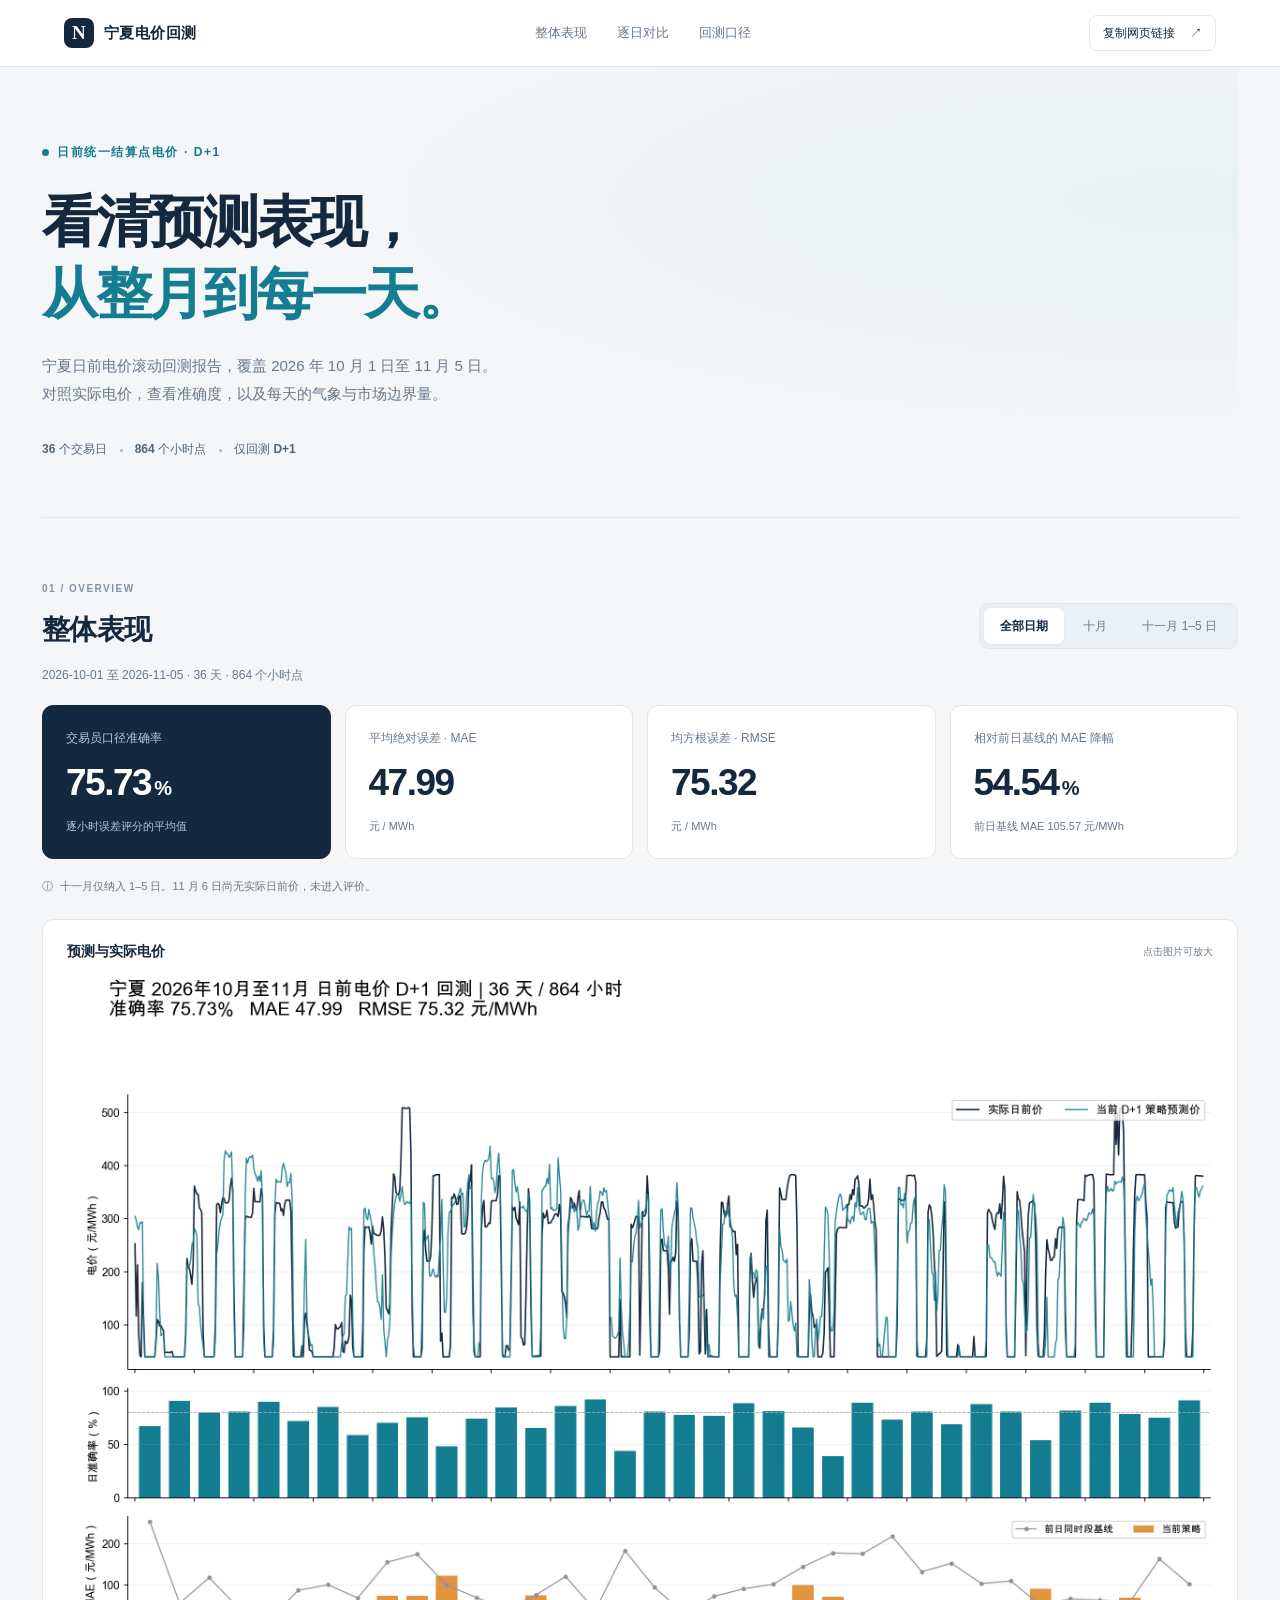
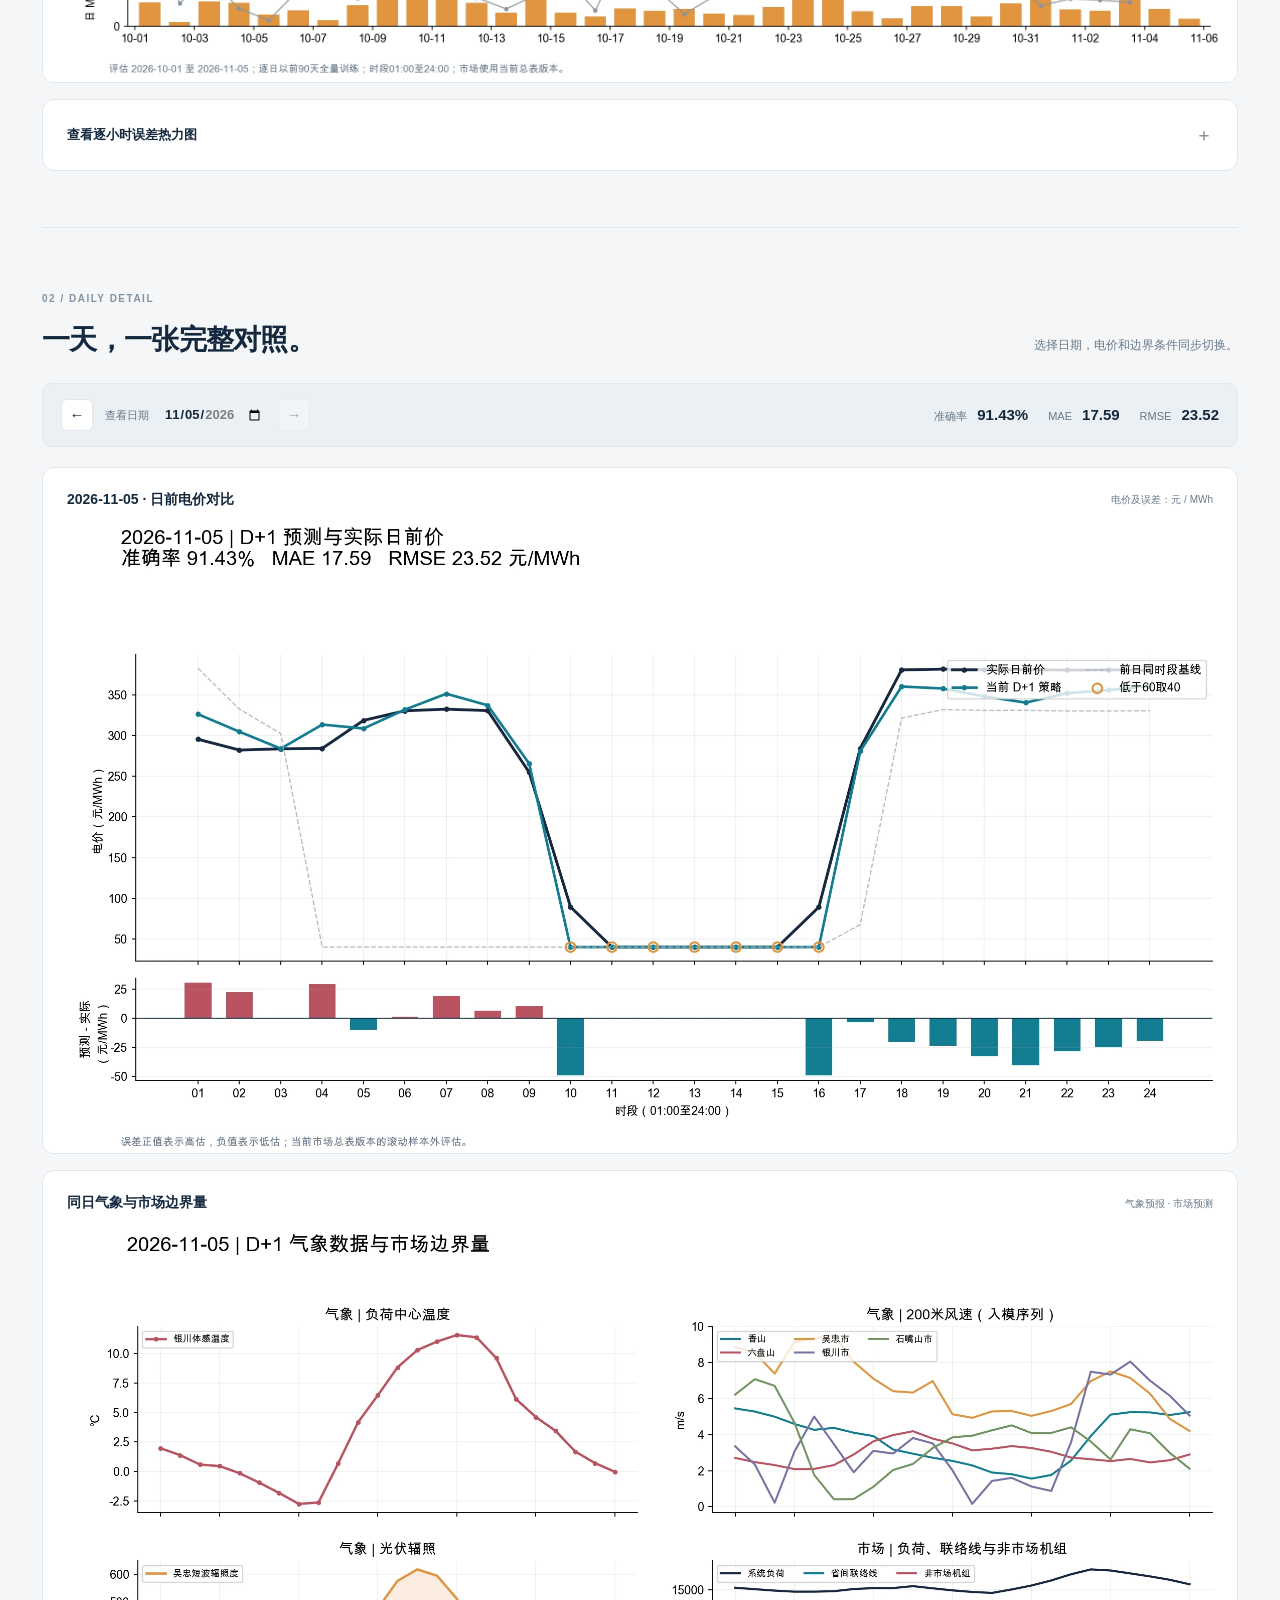
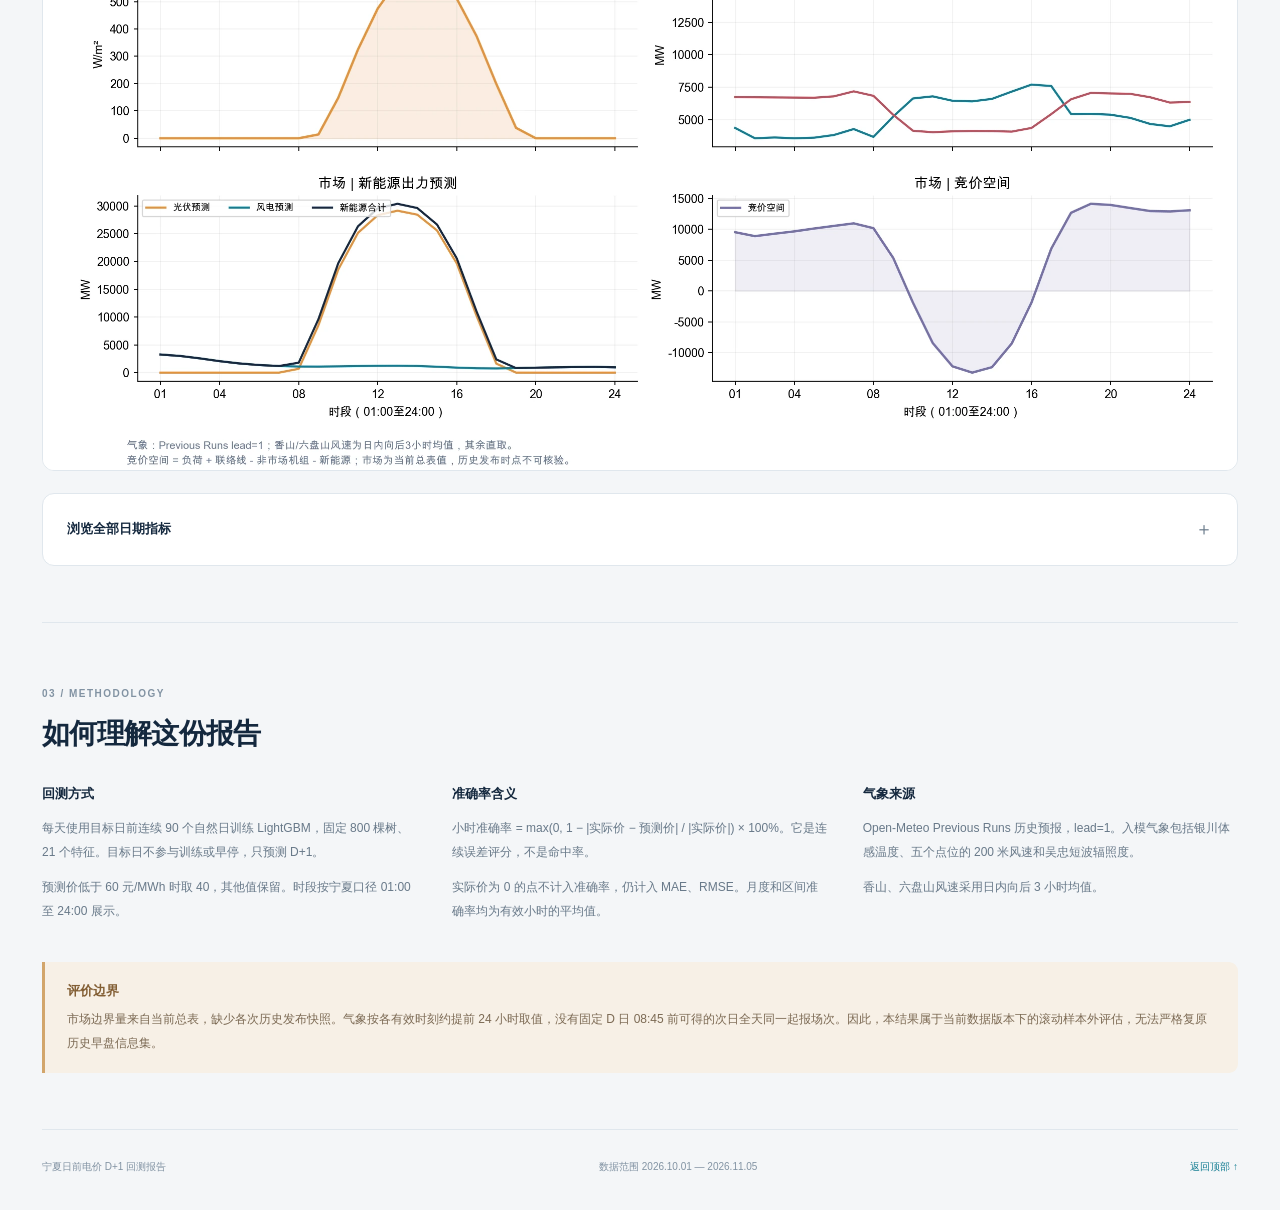
==== index.html @ ca9ff0ac "Publish Ningxia D+1 electricity price backtest report" ====
<!doctype html>
<html lang="zh-CN">
<head>
  <meta charset="utf-8">
  <meta name="viewport" content="width=device-width,initial-scale=1">
  <meta name="robots" content="noindex,nofollow">
  <meta name="description" content="宁夏日前电价 D+1 回测：2026年10月1日至11月5日，分月准确度、逐日电价对比、气象与市场边界量。">
  <meta name="theme-color" content="#14283e">
  <title>宁夏日前电价 D+1 回测报告</title>
  <link rel="stylesheet" href="style.css">
  <script src="app.js" defer></script>
</head>
<body>
  <header class="topbar"><a class="brand" href="#top"><span class="brand-mark">N</span> 宁夏电价回测</a><nav><a href="#overview">整体表现</a><a href="#daily">逐日对比</a><a href="#method">回测口径</a></nav><button class="share" id="share">复制网页链接 <span aria-hidden="true">↗</span></button></header>
  <main id="top">
    <section class="hero">
      <div class="eyebrow"><span class="status-dot"></span> 日前统一结算点电价 · D+1</div>
      <h1>看清预测表现，<br><span>从整月到每一天。</span></h1>
      <p class="intro">宁夏日前电价滚动回测报告，覆盖 2026 年 10 月 1 日至 11 月 5 日。<br class="desktop">对照实际电价，查看准确度，以及每天的气象与市场边界量。</p>
      <div class="hero-foot"><span>36 个交易日</span><span>864 个小时点</span><span>仅回测 D+1</span></div>
    </section>
    <section id="overview" class="section">
      <div class="section-heading"><div><span class="section-num">01 / OVERVIEW</span><h2>整体表现</h2></div><div class="scope-tabs" role="group" aria-label="选择统计范围"><button data-scope="all" aria-pressed="true">全部日期</button><button data-scope="2026-10" aria-pressed="false">十月</button><button data-scope="2026-11" aria-pressed="false">十一月 1–5 日</button></div></div>
      <p class="range-label" id="scope-range">正在加载报告…</p>
      <div class="metrics" aria-live="polite">
        <article class="metric primary"><div>交易员口径准确率</div><strong id="accuracy">—</strong><small>逐小时误差评分的平均值</small></article>
        <article class="metric"><div>平均绝对误差 · MAE</div><strong id="mae">—</strong><small>元 / MWh</small></article>
        <article class="metric"><div>均方根误差 · RMSE</div><strong id="rmse">—</strong><small>元 / MWh</small></article>
        <article class="metric"><div>相对前日基线的 MAE 降幅</div><strong id="gain">—</strong><small id="baseline">前日同时段价格作为基线</small></article>
      </div>
      <p class="coverage"><span aria-hidden="true">ⓘ</span> 十一月仅纳入 1–5 日。11 月 6 日尚无实际日前价，未进入评价。</p>
      <article class="chart-card"><div class="card-heading"><h3>预测与实际电价</h3><span>点击图片可放大</span></div><img id="overview-chart" class="zoomable" alt="区间预测与实际电价、每日准确率与MAE对比" data-zoom></article>
      <details class="chart-card heatmap"><summary>查看逐小时误差热力图 <span>＋</span></summary><img id="heatmap-chart" class="zoomable" alt="逐小时绝对误差与日准确率" data-zoom></details>
    </section>
    <section id="daily" class="section">
      <div class="section-heading"><div><span class="section-num">02 / DAILY DETAIL</span><h2>一天，一张完整对照。</h2></div><p class="section-note">选择日期，电价和边界条件同步切换。</p></div>
      <div class="day-toolbar"><div class="date-controls"><button id="previous" aria-label="前一天">←</button><label for="date">查看日期</label><input id="date" type="date" min="2026-10-01" max="2026-11-05"><button id="next" aria-label="后一天">→</button></div><div class="daily-stat" aria-live="polite"><span>准确率 <b id="day-accuracy">—</b></span><span>MAE <b id="day-mae">—</b></span><span>RMSE <b id="day-rmse">—</b></span></div></div>
      <article class="chart-card"><div class="card-heading"><h3><span id="day-title">—</span> · 日前电价对比</h3><span>电价及误差：元 / MWh</span></div><img id="day-price" class="zoomable" alt="所选日期的实际电价、D+1预测电价及逐时误差" data-zoom></article>
      <article class="chart-card"><div class="card-heading"><h3>同日气象与市场边界量</h3><span>气象预报 · 市场预测</span></div><img id="day-inputs" class="zoomable" alt="所选日期的温度、风速、辐照、系统负荷、新能源及竞价空间" data-zoom></article>
      <details class="table-card"><summary>浏览全部日期指标 <span>＋</span></summary><div class="table-scroll"><table><thead><tr><th>日期</th><th>准确率</th><th>MAE</th><th>RMSE</th><th>平均偏差</th><th>低价修正点数</th></tr></thead><tbody id="daily-table"></tbody></table></div><p class="table-note">点击日期即可切换图表。误差单位：元 / MWh；平均偏差为预测减实际。</p></details>
    </section>
    <section id="method" class="section method-section"><span class="section-num">03 / METHODOLOGY</span><h2>如何理解这份报告</h2><div class="method-grid"><article><h3>回测方式</h3><p>每天使用目标日前连续 90 个自然日训练 LightGBM，固定 800 棵树、21 个特征。目标日不参与训练或早停，只预测 D+1。</p><p>预测价低于 60 元/MWh 时取 40，其他值保留。时段按宁夏口径 01:00 至 24:00 展示。</p></article><article><h3>准确率含义</h3><p>小时准确率 = max(0, 1 − |实际价 − 预测价| / |实际价|) × 100%。它是连续误差评分，不是命中率。</p><p>实际价为 0 的点不计入准确率，仍计入 MAE、RMSE。月度和区间准确率均为有效小时的平均值。</p></article><article><h3>气象来源</h3><p>Open-Meteo Previous Runs 历史预报，lead=1。入模气象包括银川体感温度、五个点位的 200 米风速和吴忠短波辐照度。</p><p>香山、六盘山风速采用日内向后 3 小时均值。</p></article></div><div class="method-limit"><h3>评价边界</h3><p>市场边界量来自当前总表，缺少各次历史发布快照。气象按各有效时刻约提前 24 小时取值，没有固定 D 日 08:45 前可得的次日全天同一起报场次。因此，本结果属于当前数据版本下的滚动样本外评估，无法严格复原历史早盘信息集。</p></div></section>
  </main>
  <footer><span>宁夏日前电价 D+1 回测报告</span><span>数据范围 2026.10.01 — 2026.11.05</span><a href="#top">返回顶部 ↑</a></footer>
  <dialog id="zoom-dialog" aria-label="放大查看图表"><button id="close-zoom" aria-label="关闭放大图">关闭 ×</button><img id="zoom-image" alt="放大图表"></dialog>
  <div id="toast" role="status" aria-live="polite"></div>
</body></html>
---- style.css ----
:root{--ink:#14283e;--muted:#687989;--teal:#147d92;--paper:#f4f6f8;--line:#e0e7ed;--white:#fff}*{box-sizing:border-box}html{scroll-behavior:smooth;scroll-padding-top:95px}body{margin:0;background:var(--paper);color:var(--ink);font:15px/1.7 -apple-system,BlinkMacSystemFont,"Segoe UI","PingFang SC","Microsoft YaHei",sans-serif}button,input{font:inherit}button,a,input,summary{-webkit-tap-highlight-color:transparent}button{cursor:pointer}a{color:inherit;text-decoration:none}a:focus-visible,button:focus-visible,input:focus-visible,summary:focus-visible{outline:3px solid #e4a349;outline-offset:4px}.topbar{position:sticky;top:0;z-index:10;display:flex;align-items:center;justify-content:space-between;gap:24px;padding:15px max(5%,calc((100% - 1280px)/2));background:#ffffffed;border-bottom:1px solid var(--line);backdrop-filter:blur(14px)}.brand{display:flex;gap:10px;align-items:center;white-space:nowrap;font-weight:650;letter-spacing:.03em}.brand-mark{display:grid;place-items:center;width:30px;height:30px;background:var(--ink);color:white;border-radius:8px;font:700 19px Georgia,serif}.topbar nav{display:flex;gap:30px;font-size:13px;color:var(--muted)}.topbar nav a:hover{color:var(--teal)}button.share{border:1px solid var(--line);border-radius:8px;background:white;padding:7px 13px;font-size:12px;color:var(--ink);white-space:nowrap}button.share span{margin-left:12px}main{max-width:1280px;margin:auto;padding:0 42px}.hero{padding:75px 0 58px;border-bottom:1px solid var(--line);background:radial-gradient(ellipse at 95% 30%,#d7e8eb60,transparent 52%)}.eyebrow{font-size:12px;font-weight:600;letter-spacing:.13em;color:var(--teal);display:flex;align-items:center;gap:8px}.status-dot{width:7px;height:7px;border-radius:50%;background:var(--teal)}h1{font-size:clamp(37px,4.4vw,60px);line-height:1.28;font-weight:650;letter-spacing:-.04em;margin:23px 0 22px}h1 span{color:var(--teal)}.intro{color:var(--muted);line-height:1.9;margin:0;max-width:650px}.hero-foot{display:flex;gap:28px;margin-top:30px;font-size:12px;font-weight:550;color:#526679}.hero-foot span+span{position:relative}.hero-foot span+span:before{content:"";width:3px;height:3px;border-radius:50%;background:#aab7c3;position:absolute;left:-15px;top:10px}.section{padding:56px 0;border-bottom:1px solid var(--line)}.section-heading{display:flex;justify-content:space-between;align-items:flex-end;gap:20px;margin-bottom:16px}.section-num{font-size:10px;letter-spacing:.15em;font-weight:700;color:#8293a3}h2{font-size:28px;letter-spacing:-.025em;line-height:1.4;margin:10px 0 0;font-weight:650}.scope-tabs{display:flex;gap:3px;border:1px solid var(--line);padding:4px;background:#eaf0f3;border-radius:10px}.scope-tabs button{border:none;background:transparent;border-radius:7px;color:var(--muted);padding:8px 16px;font-size:12px;white-space:nowrap}.scope-tabs button[aria-pressed=true]{background:#fff;color:var(--ink);font-weight:650;box-shadow:0 1px 5px #14283e0b}.range-label{font-size:12px;color:var(--muted);margin:15px 0 20px}.metrics{display:grid;grid-template-columns:repeat(4,1fr);gap:14px}.metric{background:white;border:1px solid var(--line);border-radius:11px;padding:22px 23px;display:flex;flex-direction:column;gap:12px}.metric div{font-size:12px;color:var(--muted)}.metric strong{font-size:37px;line-height:1.2;font-weight:600;letter-spacing:-.04em;font-variant-numeric:tabular-nums}.metric strong .unit{font-size:20px;margin-left:3px}.metric small{font-size:11px;color:var(--muted)}.metric.primary{background:var(--ink);border-color:var(--ink);color:white}.metric.primary div,.metric.primary small{color:#bacbd7}.coverage{display:flex;align-items:flex-start;gap:7px;color:var(--muted);font-size:11px;margin:18px 0 23px}.chart-card{background:white;border:1px solid var(--line);border-radius:12px;overflow:hidden;margin:16px 0 0}.card-heading{display:flex;align-items:center;justify-content:space-between;gap:10px;padding:20px 24px 2px}.card-heading h3{font-size:14px;font-weight:650;margin:0}.card-heading>span{font-size:10px;color:var(--muted);white-space:nowrap}.chart-card>img{display:block;width:100%;height:auto;min-height:100px;cursor:zoom-in}.chart-card img:not([src]){display:none}summary{cursor:pointer;list-style:none;display:flex;justify-content:space-between;align-items:center;padding:20px 24px;font-size:13px;font-weight:600}summary::-webkit-details-marker{display:none}summary>span{font-size:18px;font-weight:400;color:var(--muted)}details[open]>summary>span{transform:rotate(45deg)}.section-note{margin:0 0 4px;font-size:12px;color:var(--muted)}.day-toolbar{display:flex;justify-content:space-between;align-items:center;gap:16px;margin:24px 0 20px;padding:15px 18px;background:#eaf0f3;border:1px solid var(--line);border-radius:10px}.date-controls{display:flex;align-items:center;gap:12px}.date-controls label{color:var(--muted);font-size:11px}.date-controls button{background:white;border:1px solid var(--line);width:32px;height:32px;border-radius:6px;color:var(--ink)}.date-controls button:disabled{opacity:.35;cursor:default}.date-controls input{color:var(--ink);background:transparent;border:none;max-width:145px;font-size:13px;font-weight:650;padding:3px}.daily-stat{display:flex;gap:20px;font-size:11px;color:var(--muted)}.daily-stat b{font-size:15px;color:var(--ink);font-weight:600;margin-left:7px;font-variant-numeric:tabular-nums}.table-card{background:white;border:1px solid var(--line);border-radius:12px;overflow:hidden;margin-top:22px}.table-scroll{overflow:auto;max-height:520px}table{border-collapse:collapse;width:100%;font-size:12px;font-variant-numeric:tabular-nums}td,th{padding:12px 24px;text-align:right;border-top:1px solid var(--line);white-space:nowrap}td:first-child,th:first-child{text-align:left}th{background:#f8fafb;color:var(--muted);font-weight:500;position:sticky;top:0}tbody tr:hover{background:#f4fafb}tbody tr.selected{background:#eaf6f8}td a{color:var(--teal);font-weight:550}.table-note{margin:0;padding:14px 24px;font-size:11px;color:var(--muted)}.method-grid{display:grid;grid-template-columns:repeat(3,1fr);gap:35px;margin-top:30px}.method-grid h3,.method-limit h3{font-size:13px;margin:0 0 12px}.method-grid p,.method-limit p{font-size:12px;color:var(--muted);line-height:1.95}.method-limit{border-left:3px solid #d2a56b;background:#f7f0e6;padding:18px 22px;margin-top:27px;border-radius:0 9px 9px 0}.method-limit h3{margin:0;color:#835f35}.method-limit p{margin:6px 0 0;color:#7c6a54}footer{display:flex;justify-content:space-between;gap:15px;max-width:1280px;margin:auto;padding:28px 42px 35px;color:#8293a3;font-size:10px}footer a{color:var(--teal)}dialog{border:none;background:white;border-radius:10px;padding:48px 8px 8px;width:min(1500px,97vw);max-width:97vw;max-height:95vh;overflow:auto;box-shadow:0 15px 100px #0006}dialog::backdrop{background:#102338bd;backdrop-filter:blur(4px)}dialog img{display:block;width:100%;height:auto}#close-zoom{position:absolute;top:10px;right:12px;border:none;border-radius:5px;padding:6px 12px;background:#eaf0f3;color:var(--ink);font-size:12px}#toast{position:fixed;bottom:30px;left:50%;transform:translate(-50%,15px);opacity:0;transition:.2s;pointer-events:none;background:var(--ink);color:white;padding:10px 18px;border-radius:8px;font-size:12px;z-index:30;white-space:nowrap}#toast.visible{transform:translate(-50%,0);opacity:1}.fatal{padding:30px;color:#ba5260}@media(min-width:1500px){.hero{padding-top:85px}}@media(max-width:900px){main{padding:0 25px}.topbar{padding:13px 25px}.topbar nav{gap:18px}.metric{padding:18px}.metric strong{font-size:32px}.section-heading{align-items:flex-start;flex-direction:column}.scope-tabs{margin-top:7px}.day-toolbar{flex-direction:column;align-items:flex-start}.method-grid{gap:20px}.daily-stat{width:100%;justify-content:space-between}footer{padding:25px}}@media(max-width:560px){main{padding:0 17px}.topbar{padding:12px 17px;gap:12px}.topbar nav{display:none}.brand{font-size:12px}.brand-mark{width:27px;height:27px}.share{font-size:10px!important;padding:6px 9px!important}.hero{padding:47px 0 35px}h1{font-size:38px;margin-top:20px}.intro{font-size:13px}.desktop{display:none}.hero-foot{gap:24px;font-size:10px;margin-top:23px}.hero-foot span+span:before{left:-13px;top:8px}.section{padding:35px 0}h2{font-size:24px}.metrics{grid-template-columns:repeat(2,1fr);gap:10px}.metric{padding:17px 14px;gap:10px}.metric div{font-size:10px}.metric strong{font-size:31px}.metric small{font-size:9px}.scope-tabs{width:100%}.scope-tabs button{flex:1;padding:8px 9px;font-size:11px}.card-heading{padding:15px 14px 0}.card-heading h3{font-size:12px}.card-heading>span{font-size:9px}.chart-card{border-radius:9px}summary{padding:16px 15px;font-size:12px}.day-toolbar{padding:12px;gap:13px}.date-controls{gap:10px;width:100%;justify-content:space-between}.date-controls label{display:none}.date-controls input{font-size:14px;max-width:160px}.daily-stat{gap:10px;font-size:10px}.daily-stat b{font-size:13px;margin-left:5px}.section-note{font-size:11px}.method-grid{grid-template-columns:1fr;gap:12px;margin-top:23px}.method-grid article{padding-bottom:10px;border-bottom:1px solid var(--line)}.method-grid p{margin:8px 0}.method-limit{padding:16px}.coverage{font-size:10px}td,th{padding:10px 14px}.table-note{font-size:10px;padding:12px 14px}footer{font-size:9px;padding:23px 17px;flex-wrap:wrap}footer span:first-child{width:100%}.table-scroll{max-height:380px}}@media(prefers-reduced-motion:reduce){html{scroll-behavior:auto}*{transition:none!important}}
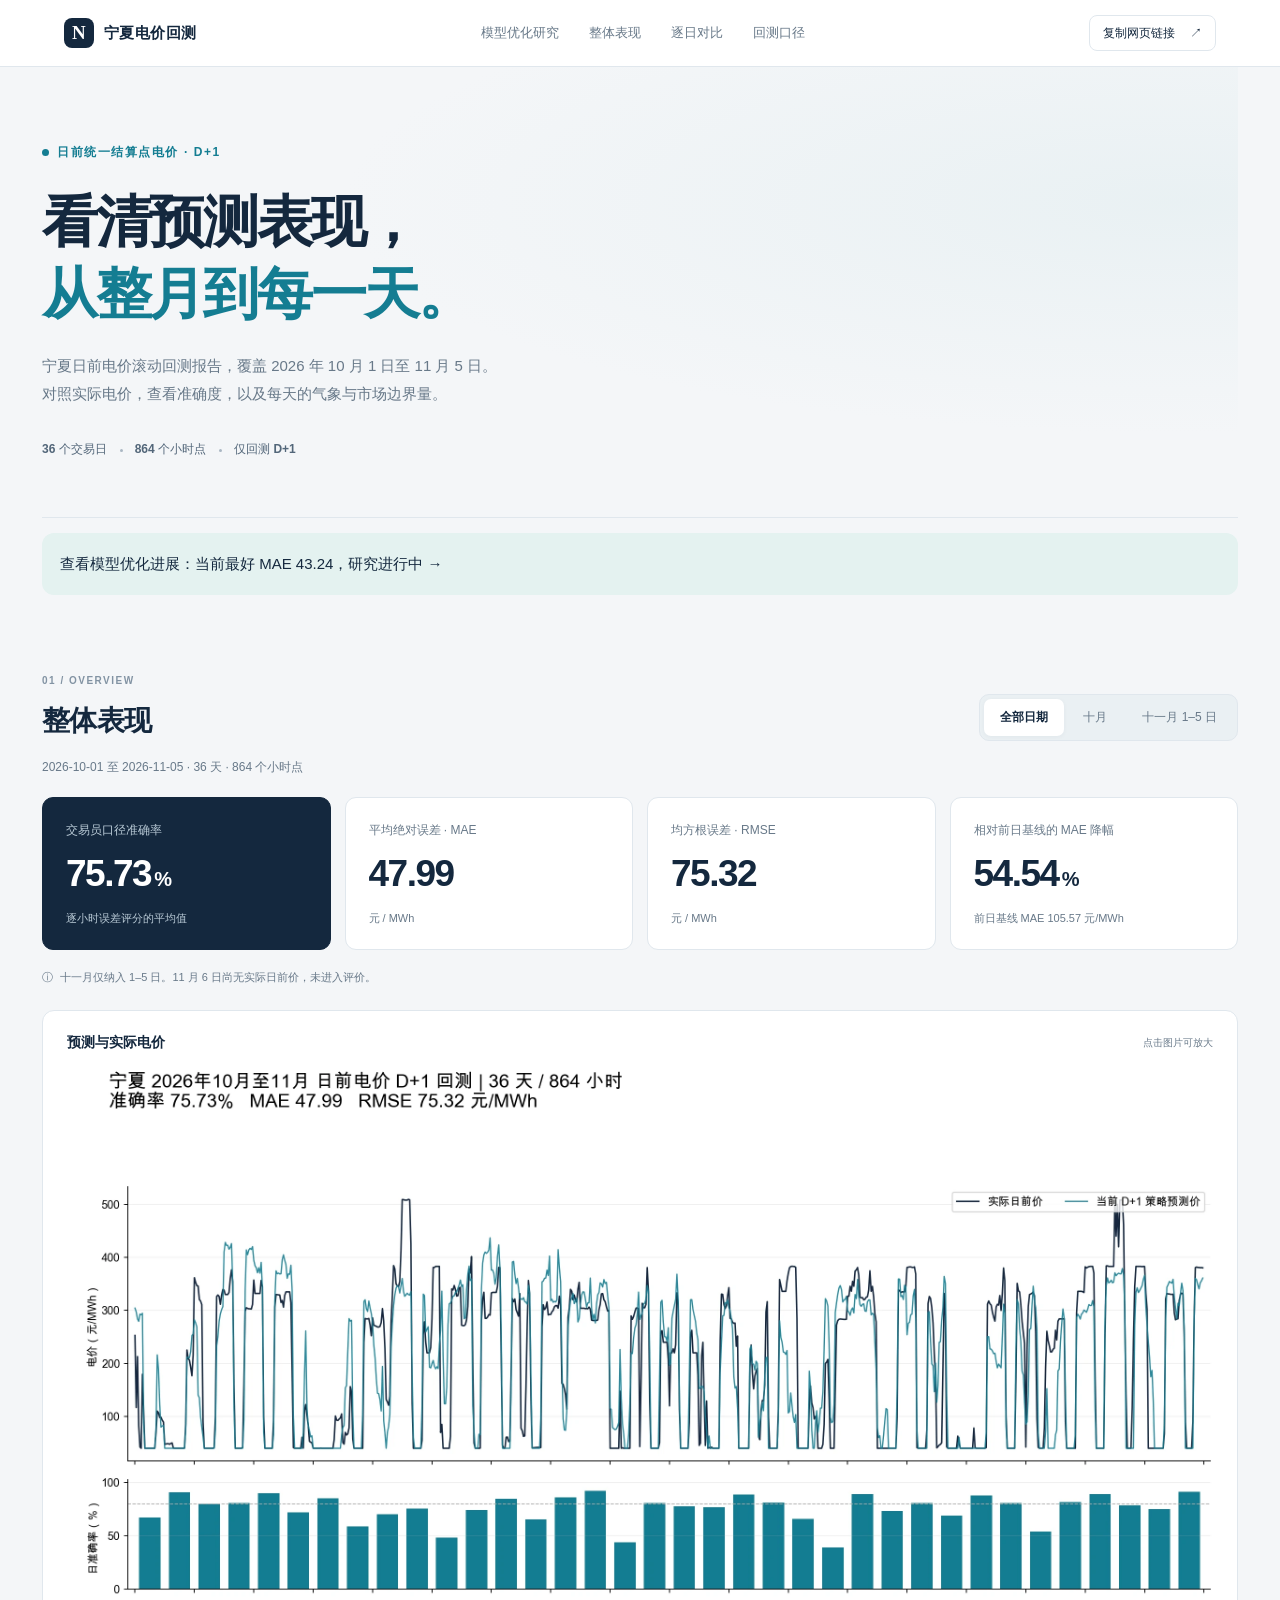
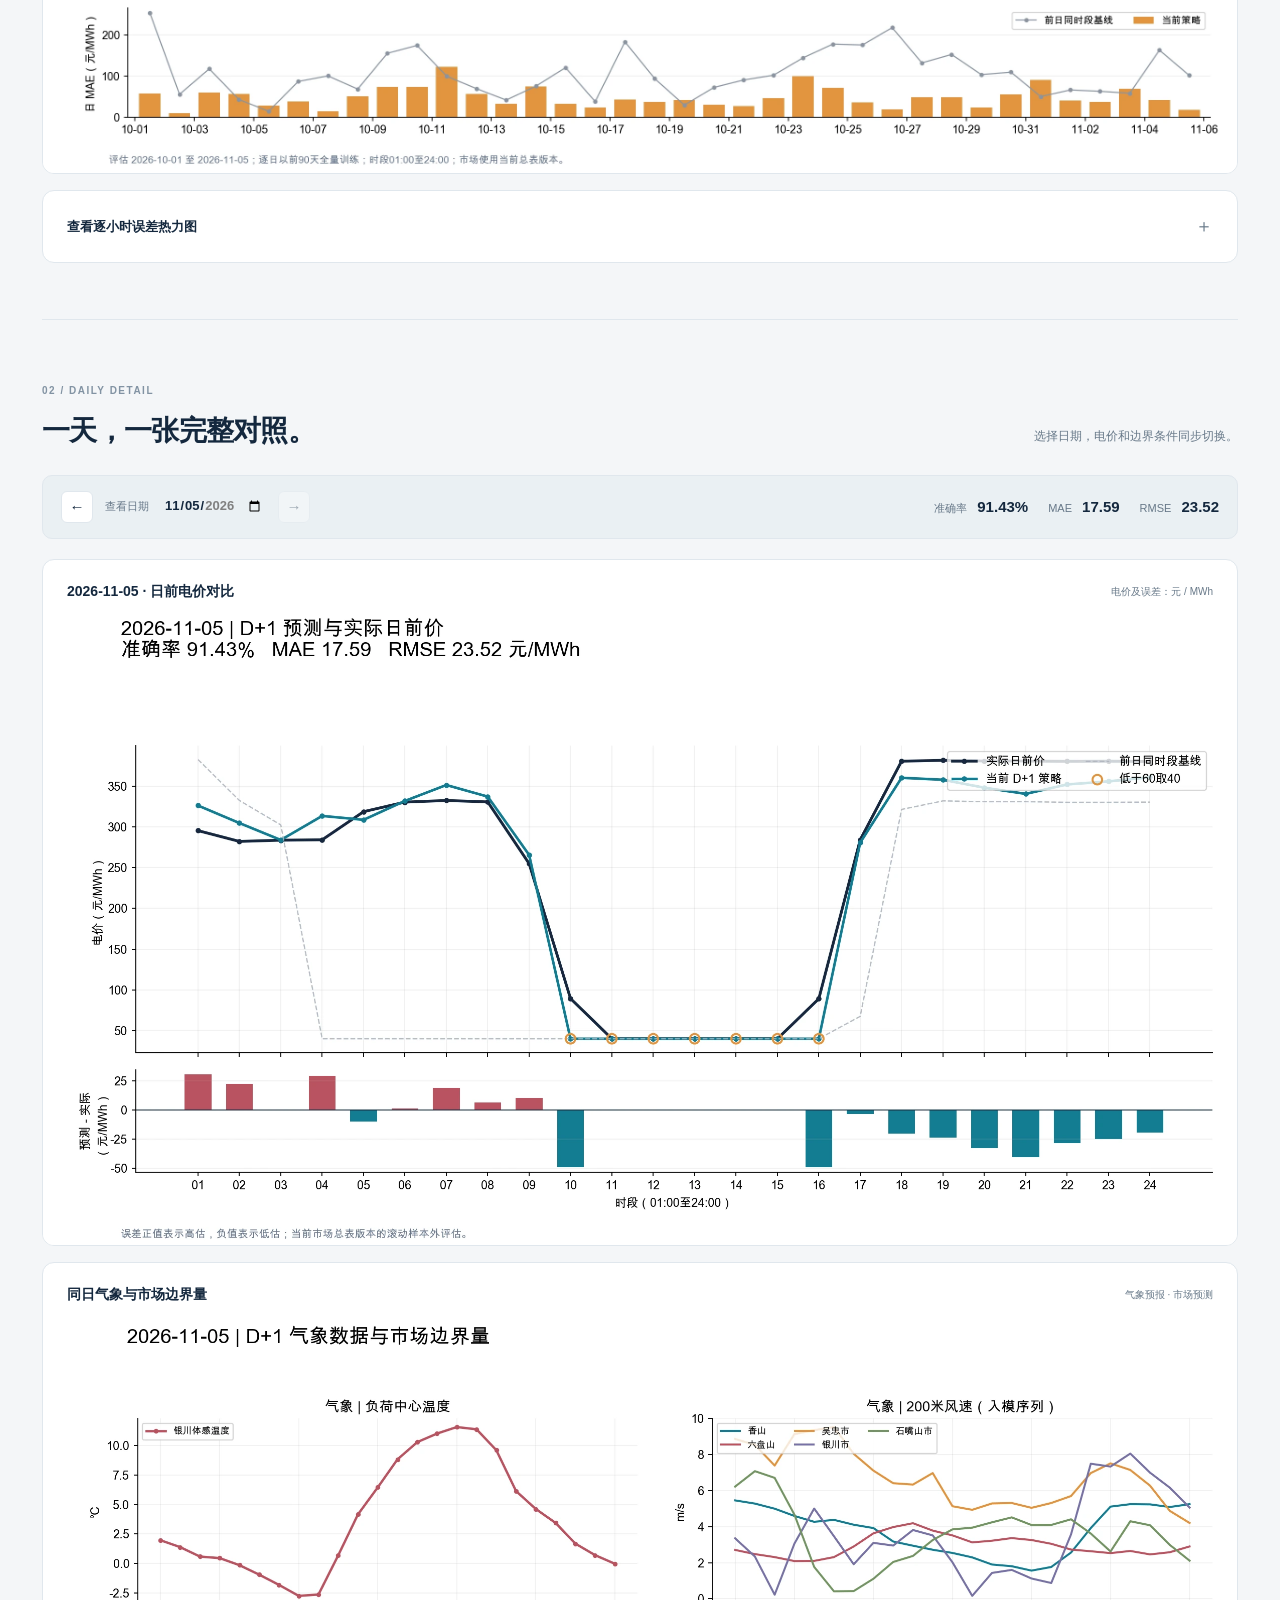
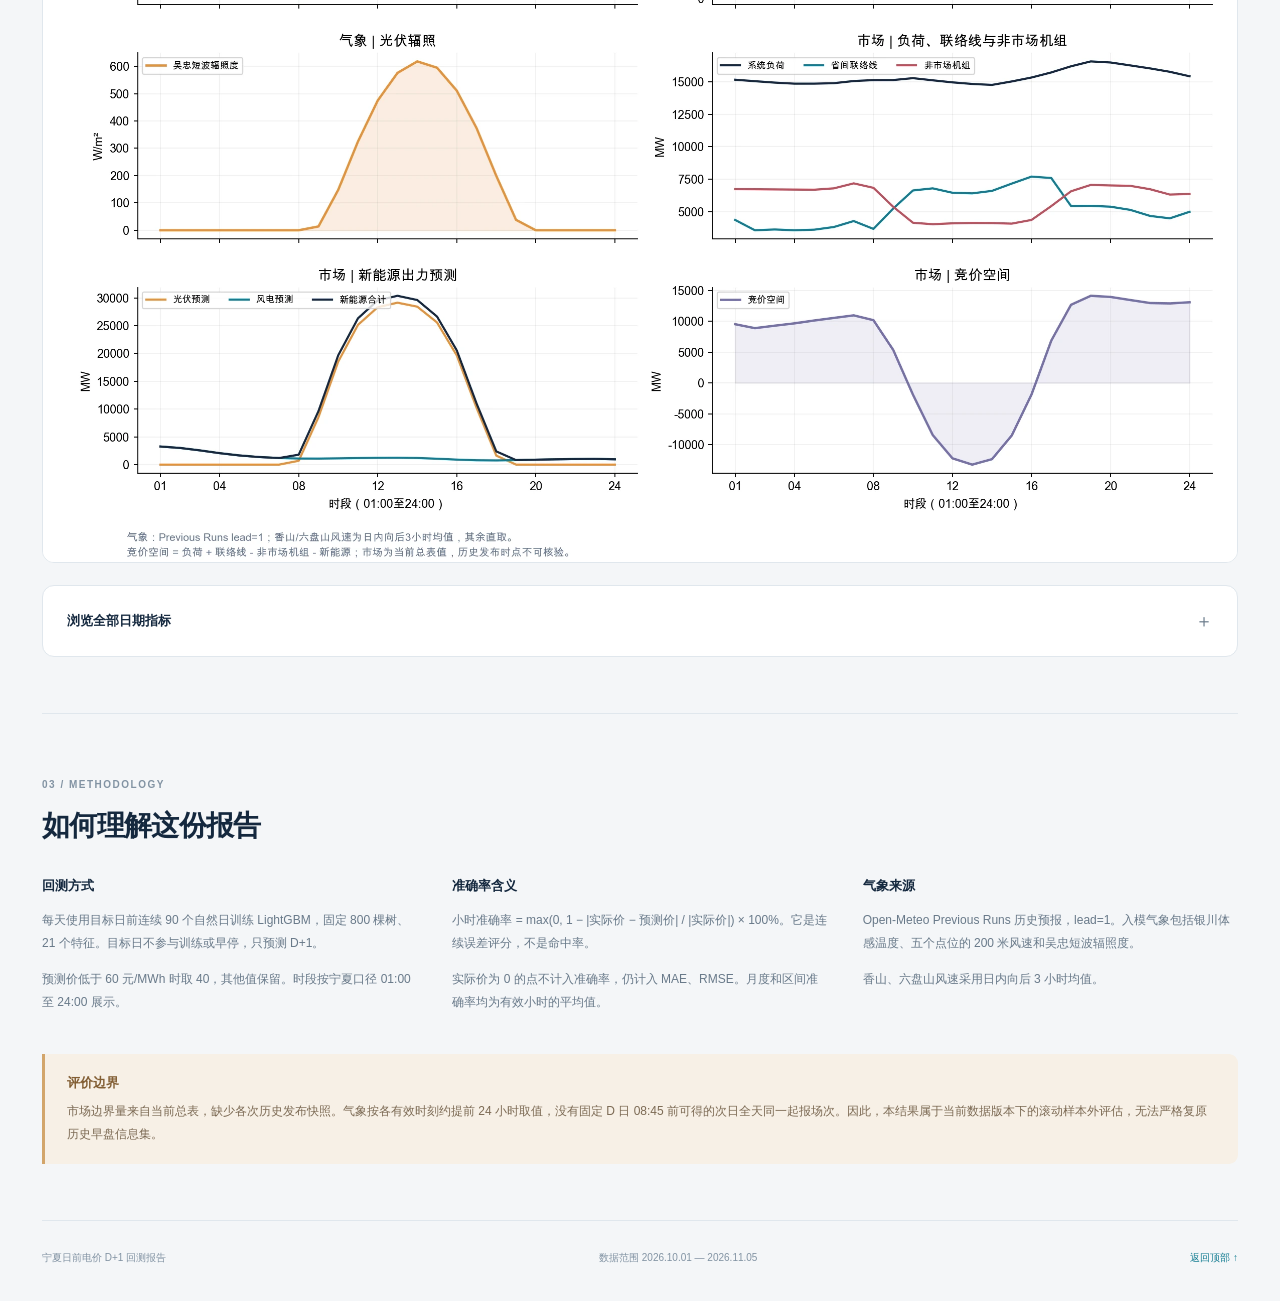
==== commit 1b514735: "Add ongoing D+1 optimization research report" ====
--- a/index.html
+++ b/index.html
@@ -11,7 +11,7 @@
   <script src="app.js" defer></script>
 </head>
 <body>
-  <header class="topbar"><a class="brand" href="#top"><span class="brand-mark">N</span> 宁夏电价回测</a><nav><a href="#overview">整体表现</a><a href="#daily">逐日对比</a><a href="#method">回测口径</a></nav><button class="share" id="share">复制网页链接 <span aria-hidden="true">↗</span></button></header>
+  <header class="topbar"><a class="brand" href="#top"><span class="brand-mark">N</span> 宁夏电价回测</a><nav><a href="optimization/">模型优化研究</a><a href="#overview">整体表现</a><a href="#daily">逐日对比</a><a href="#method">回测口径</a></nav><button class="share" id="share">复制网页链接 <span aria-hidden="true">↗</span></button></header>
   <main id="top">
     <section class="hero">
       <div class="eyebrow"><span class="status-dot"></span> 日前统一结算点电价 · D+1</div>
@@ -19,6 +19,7 @@
       <p class="intro">宁夏日前电价滚动回测报告，覆盖 2026 年 10 月 1 日至 11 月 5 日。<br class="desktop">对照实际电价，查看准确度，以及每天的气象与市场边界量。</p>
       <div class="hero-foot"><span>36 个交易日</span><span>864 个小时点</span><span>仅回测 D+1</span></div>
     </section>
+    <p style="padding:18px;background:#e4f2f0;border-radius:12px"><a href="optimization/">查看模型优化进展：当前最好 MAE 43.24，研究进行中 →</a></p>
     <section id="overview" class="section">
       <div class="section-heading"><div><span class="section-num">01 / OVERVIEW</span><h2>整体表现</h2></div><div class="scope-tabs" role="group" aria-label="选择统计范围"><button data-scope="all" aria-pressed="true">全部日期</button><button data-scope="2026-10" aria-pressed="false">十月</button><button data-scope="2026-11" aria-pressed="false">十一月 1–5 日</button></div></div>
       <p class="range-label" id="scope-range">正在加载报告…</p>
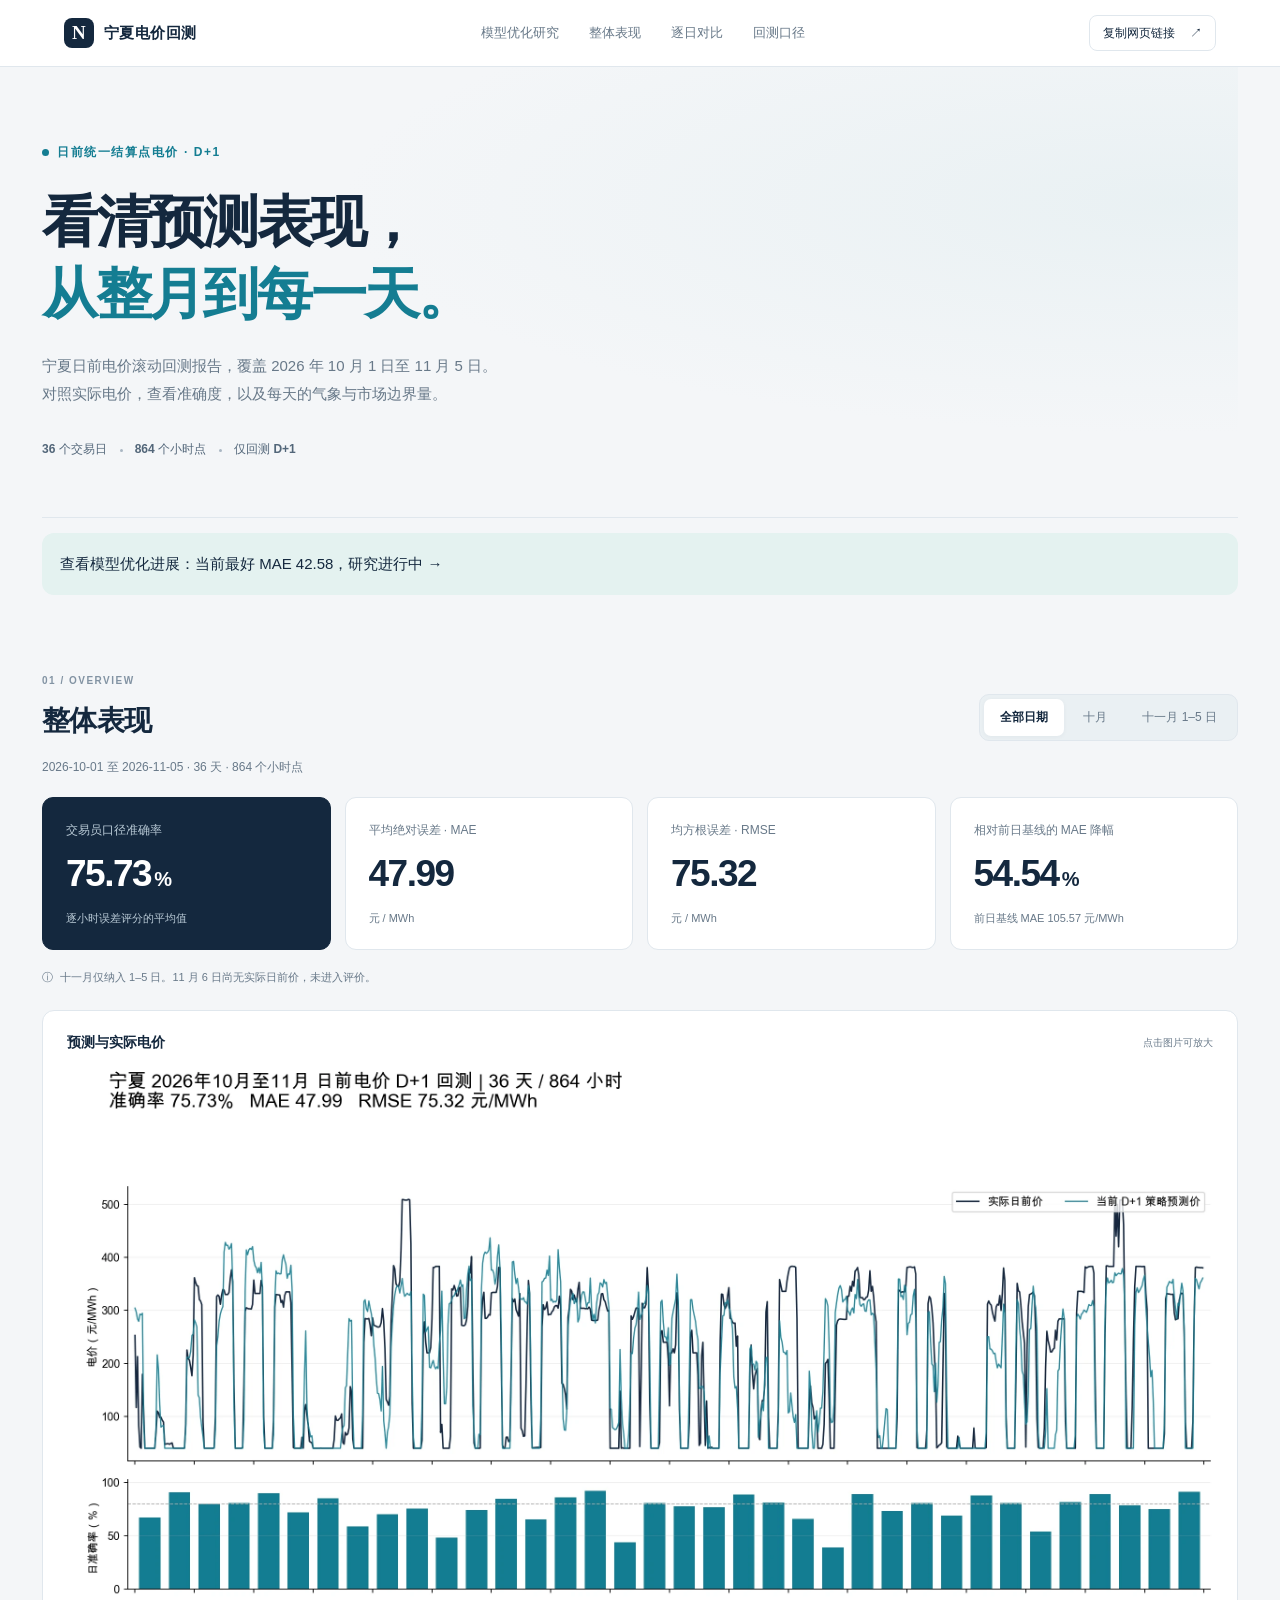
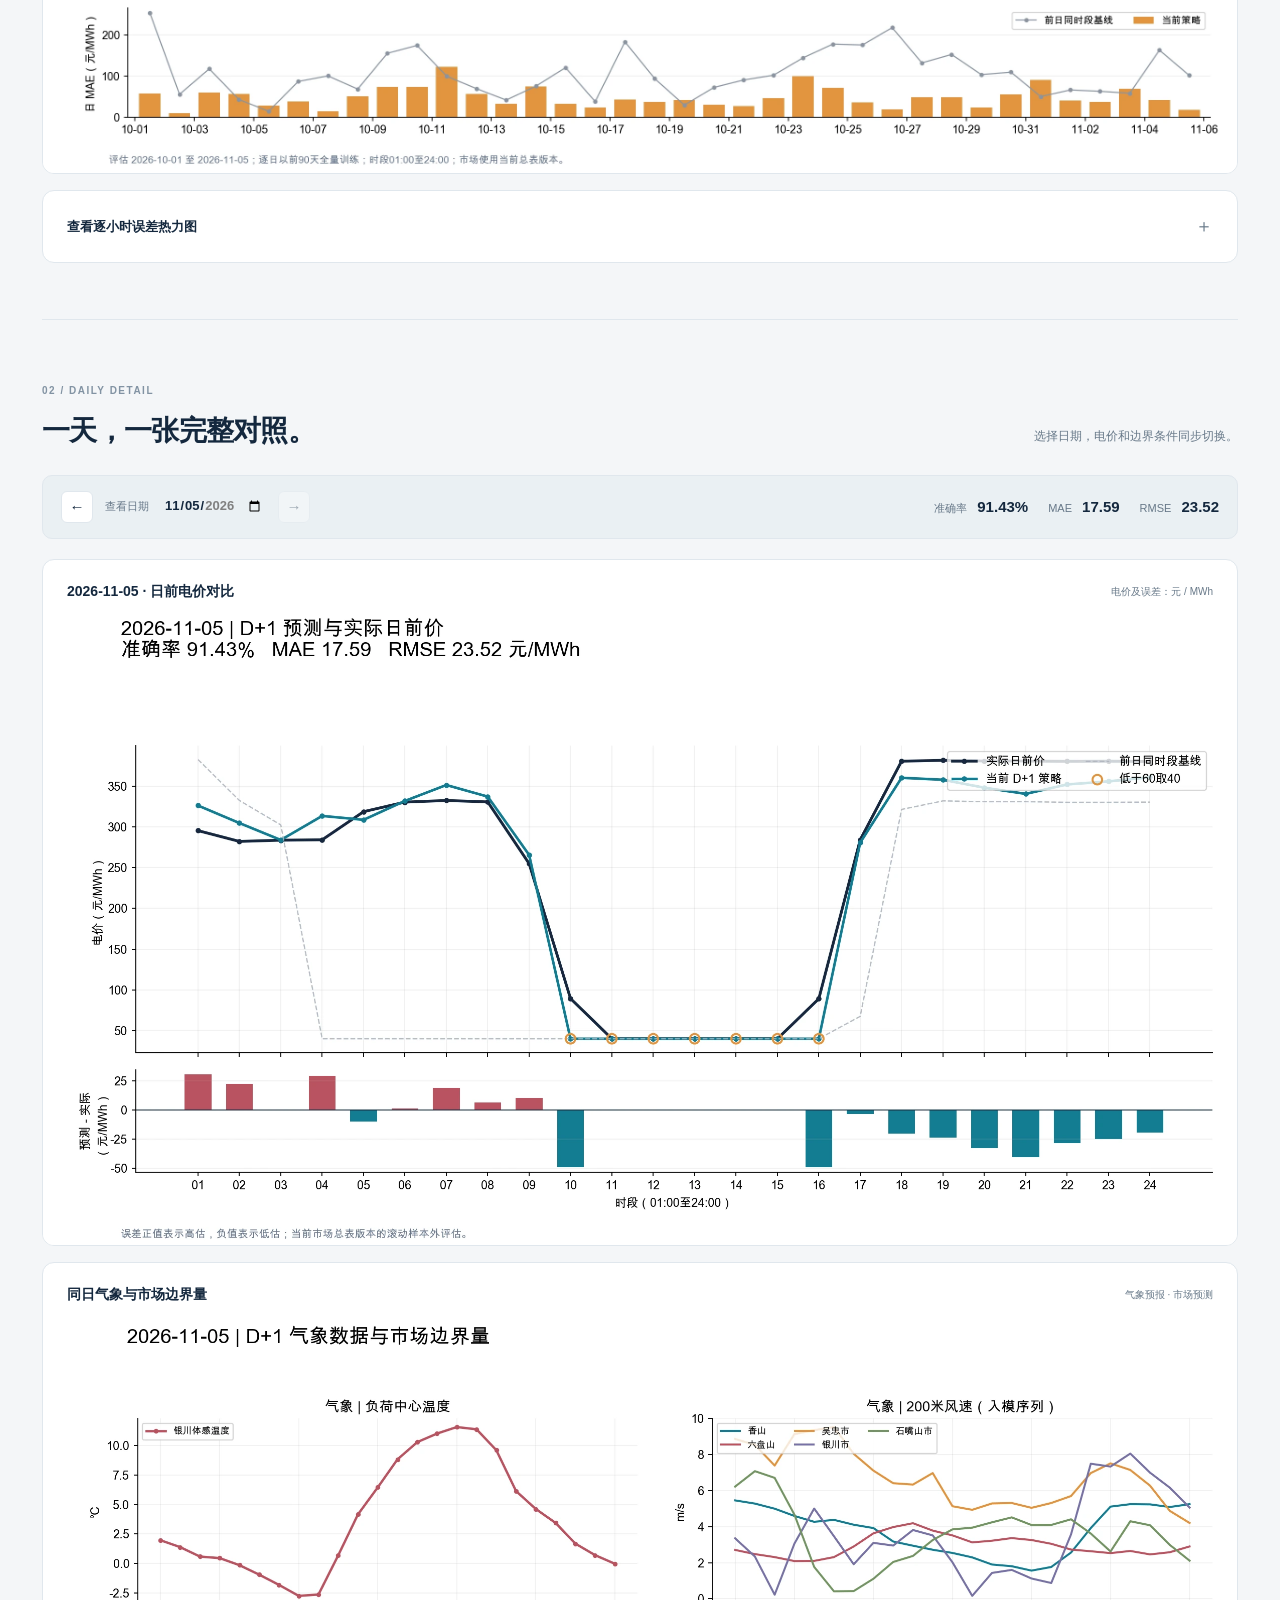
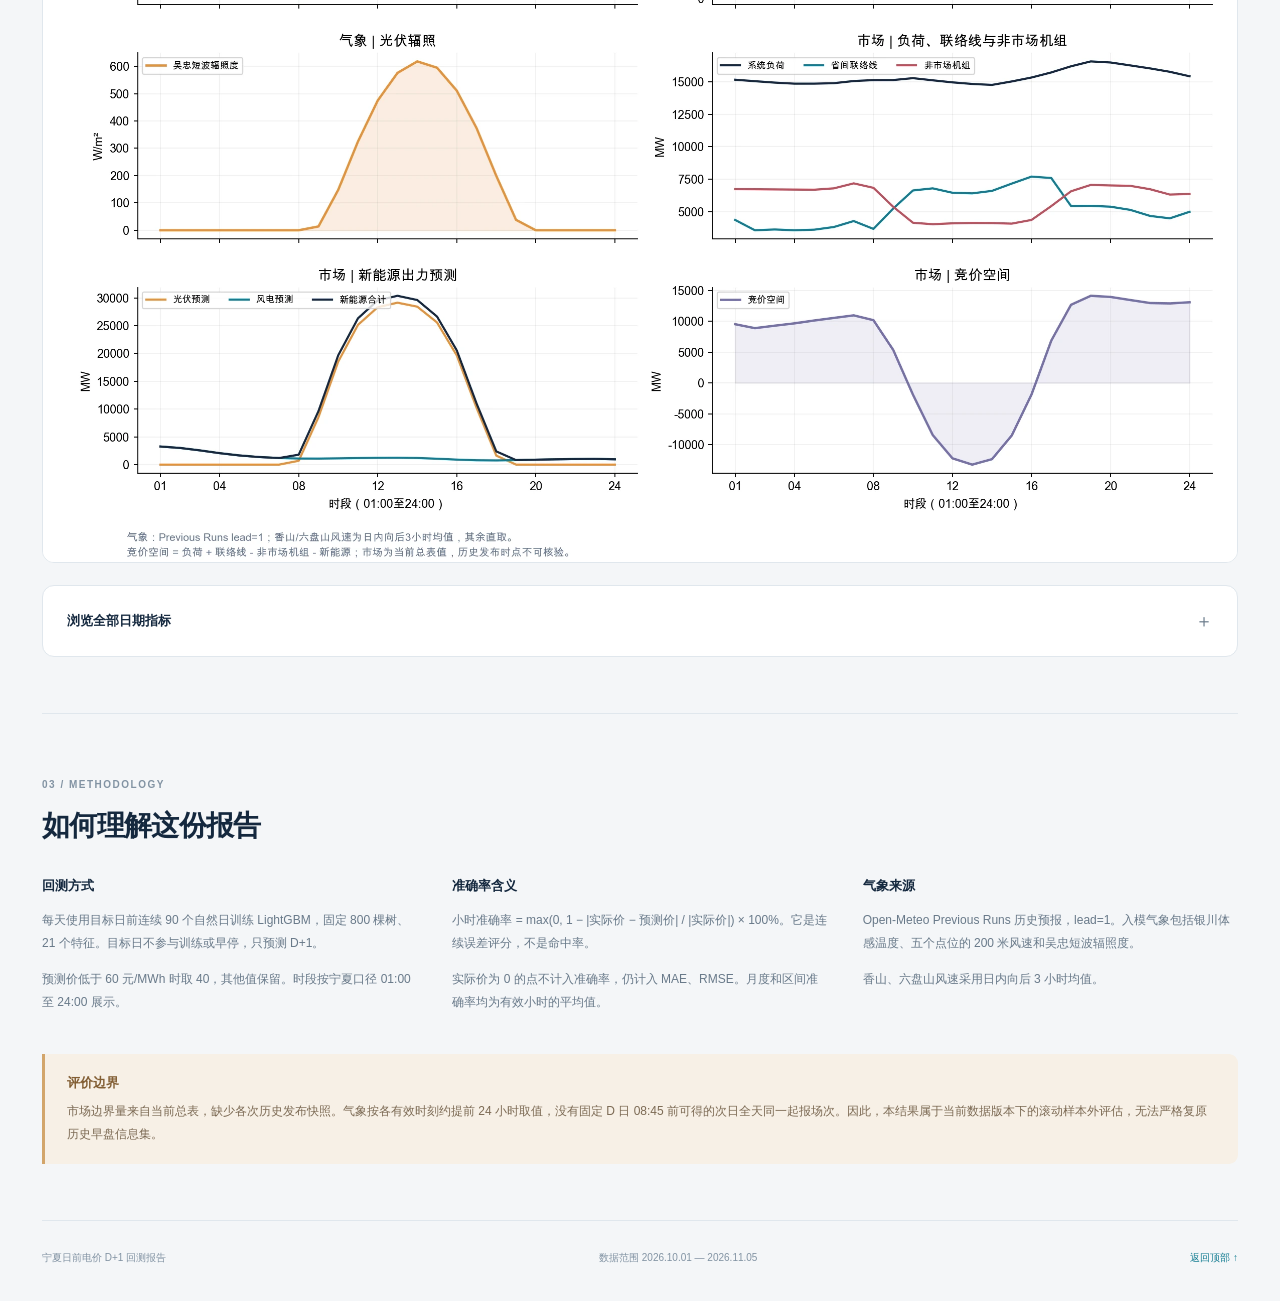
==== commit f9c15acb: "Update D+1 research report with shared CDF calibration" ====
--- a/index.html
+++ b/index.html
@@ -19,7 +19,7 @@
       <p class="intro">宁夏日前电价滚动回测报告，覆盖 2026 年 10 月 1 日至 11 月 5 日。<br class="desktop">对照实际电价，查看准确度，以及每天的气象与市场边界量。</p>
       <div class="hero-foot"><span>36 个交易日</span><span>864 个小时点</span><span>仅回测 D+1</span></div>
     </section>
-    <p style="padding:18px;background:#e4f2f0;border-radius:12px"><a href="optimization/">查看模型优化进展：当前最好 MAE 43.24，研究进行中 →</a></p>
+    <p style="padding:18px;background:#e4f2f0;border-radius:12px"><a href="optimization/">查看模型优化进展：当前最好 MAE 42.58，研究进行中 →</a></p>
     <section id="overview" class="section">
       <div class="section-heading"><div><span class="section-num">01 / OVERVIEW</span><h2>整体表现</h2></div><div class="scope-tabs" role="group" aria-label="选择统计范围"><button data-scope="all" aria-pressed="true">全部日期</button><button data-scope="2026-10" aria-pressed="false">十月</button><button data-scope="2026-11" aria-pressed="false">十一月 1–5 日</button></div></div>
       <p class="range-label" id="scope-range">正在加载报告…</p>
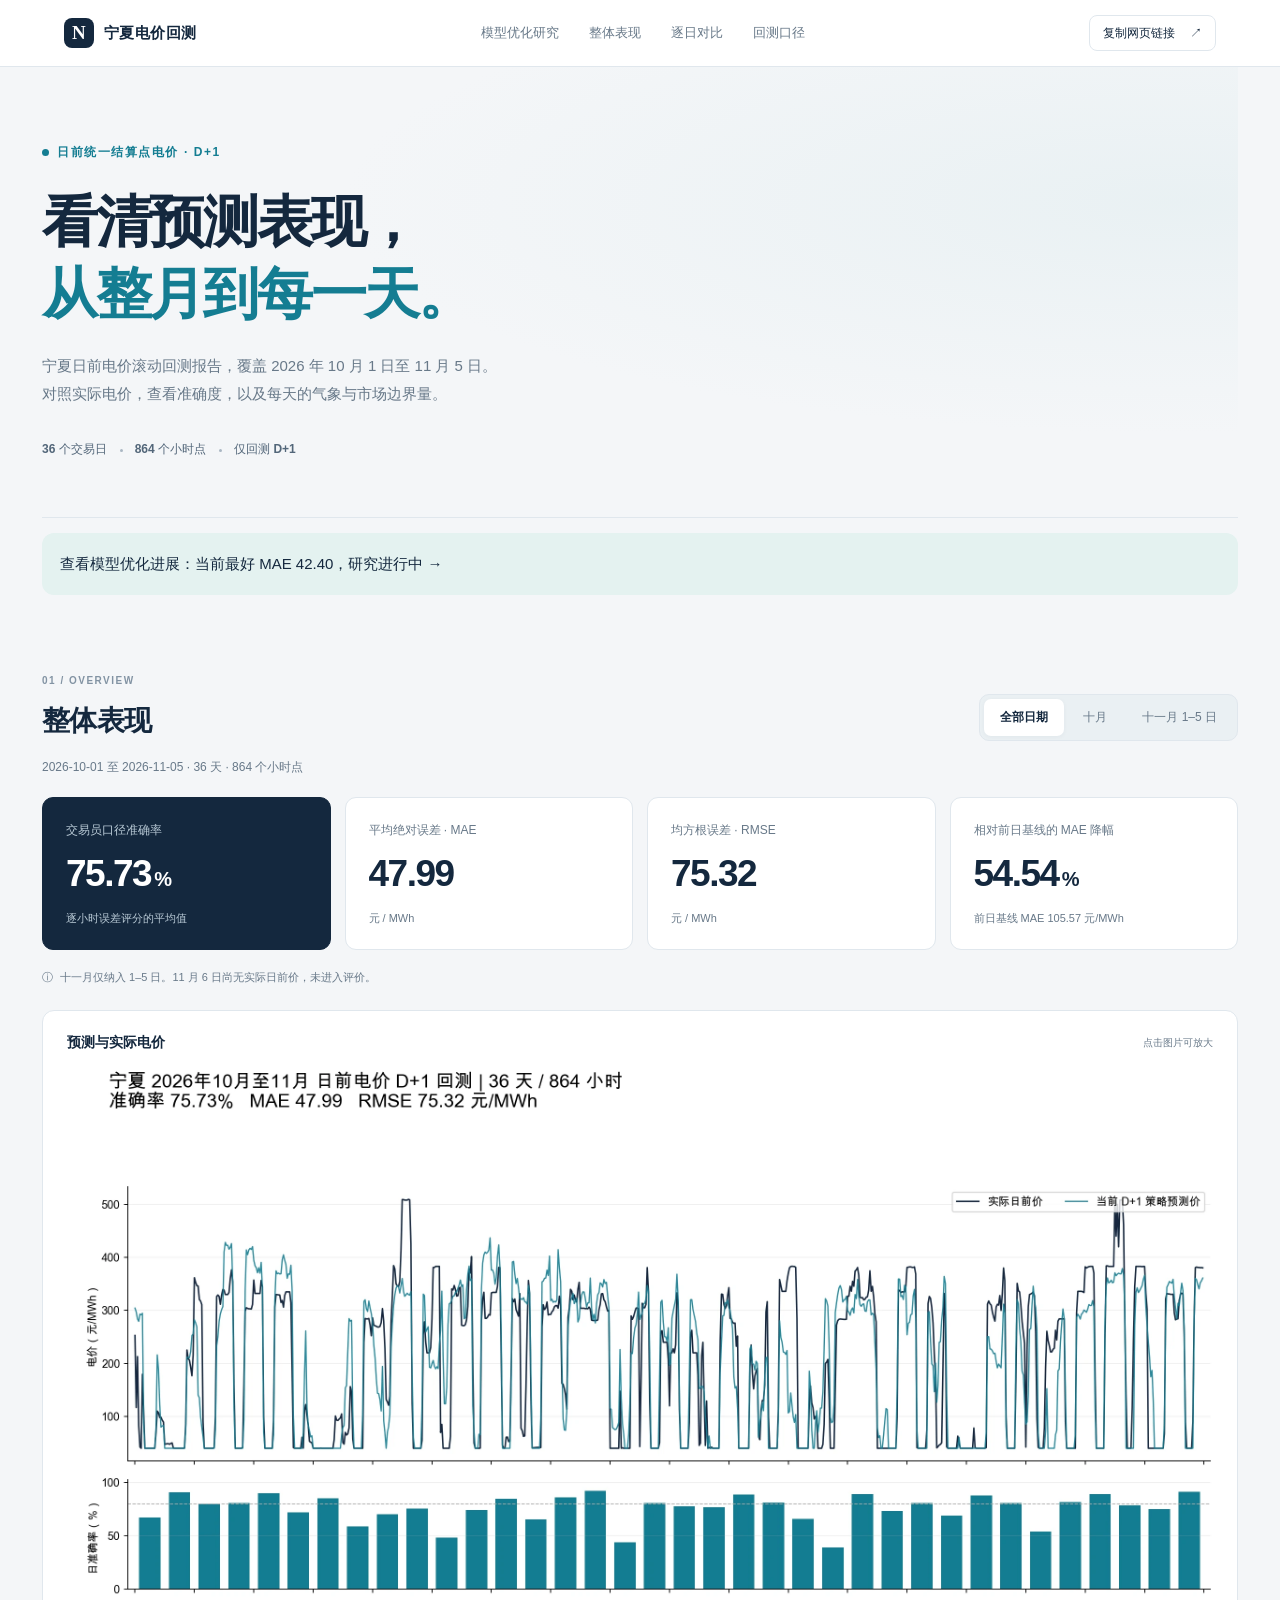
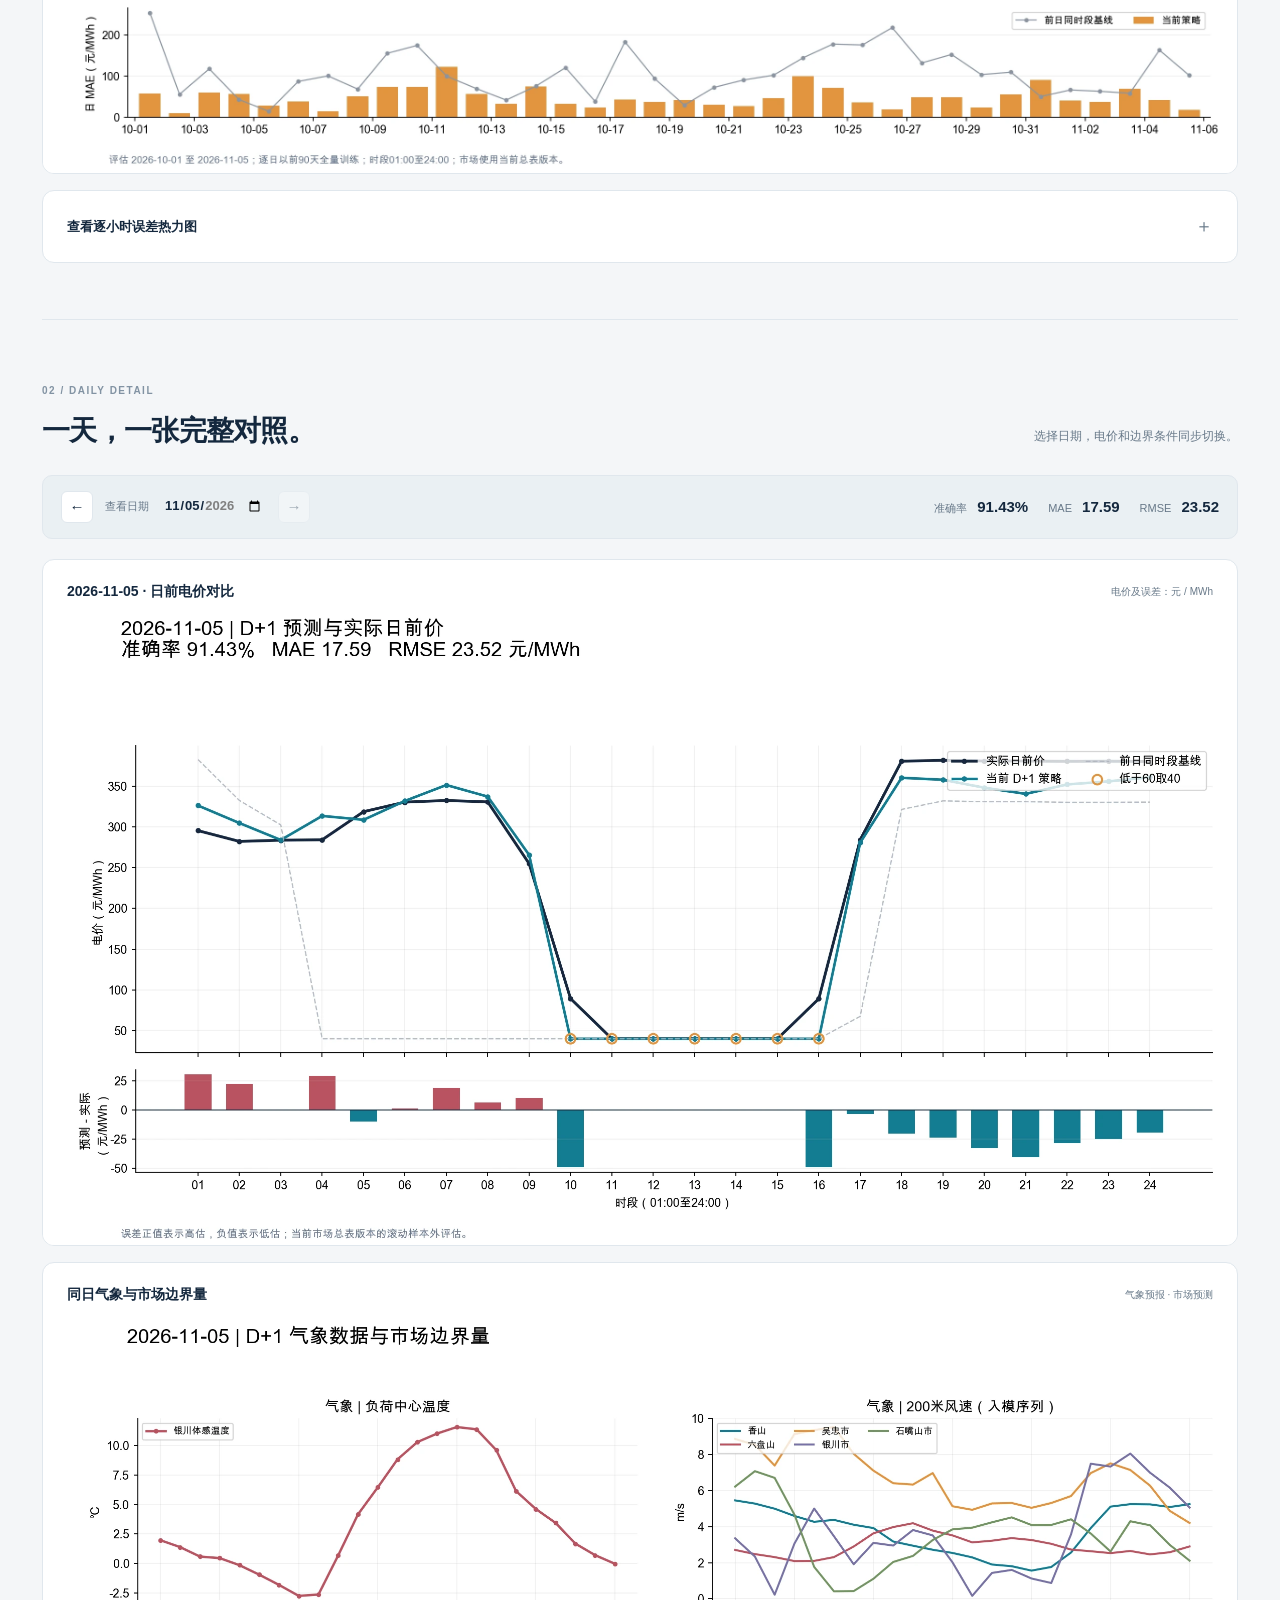
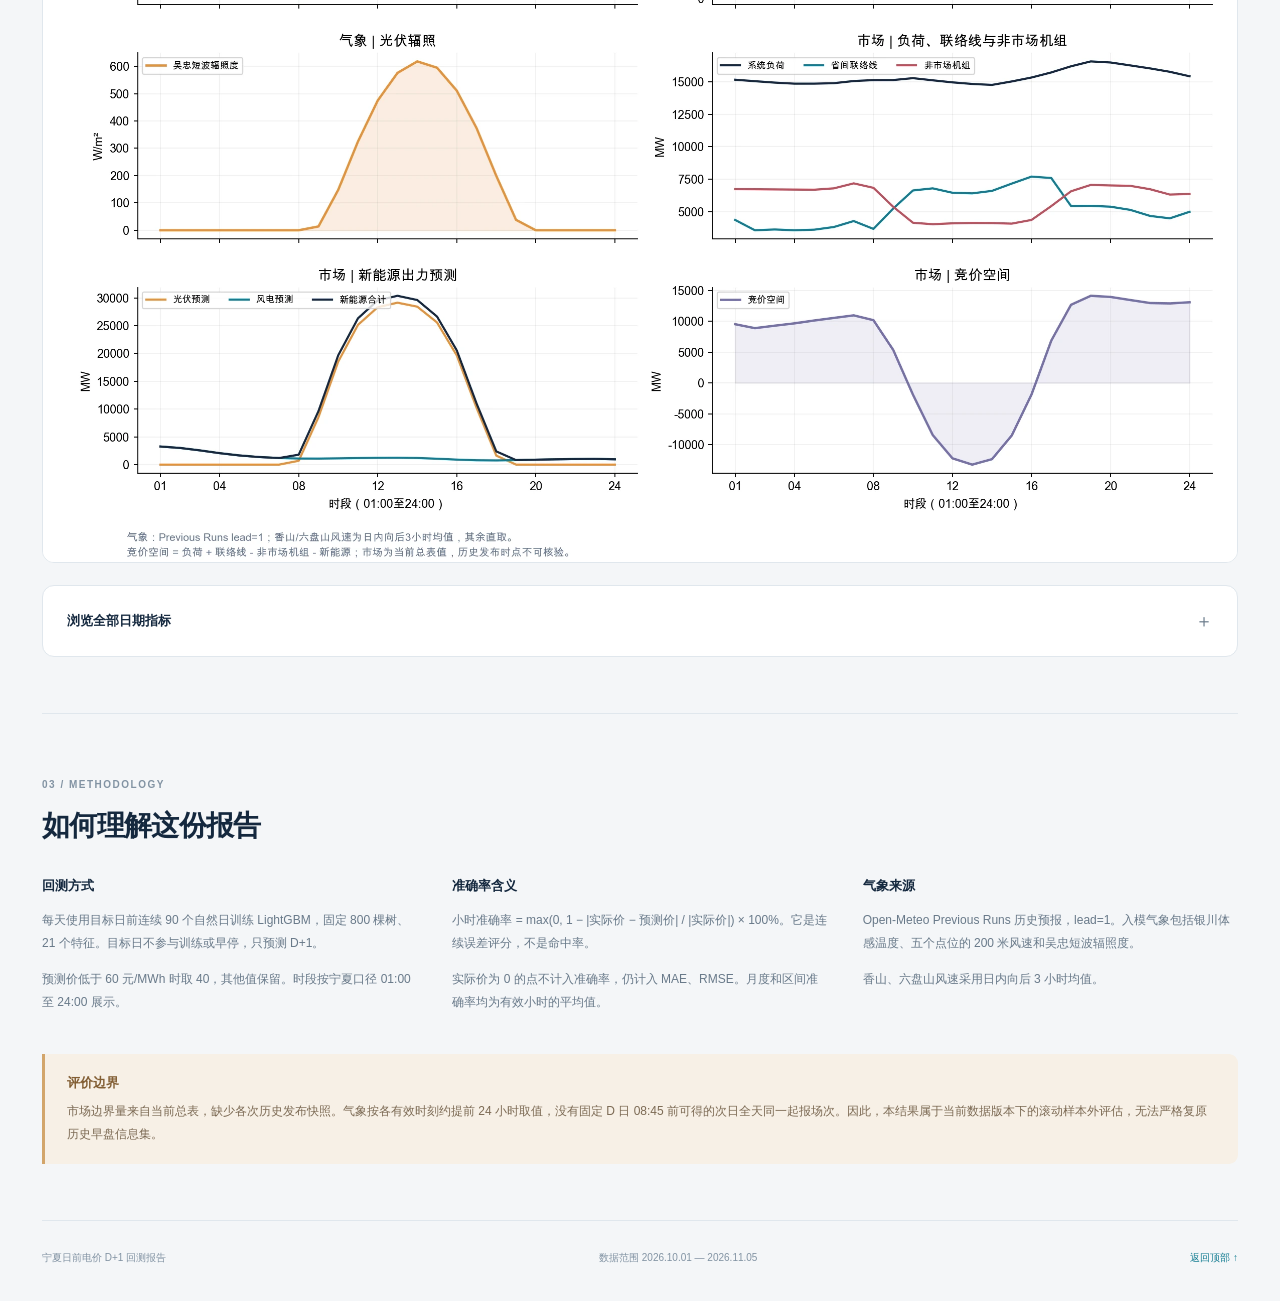
==== commit 61dea4ea: "Add reproducible night-transition ensemble research results" ====
--- a/index.html
+++ b/index.html
@@ -19,7 +19,7 @@
       <p class="intro">宁夏日前电价滚动回测报告，覆盖 2026 年 10 月 1 日至 11 月 5 日。<br class="desktop">对照实际电价，查看准确度，以及每天的气象与市场边界量。</p>
       <div class="hero-foot"><span>36 个交易日</span><span>864 个小时点</span><span>仅回测 D+1</span></div>
     </section>
-    <p style="padding:18px;background:#e4f2f0;border-radius:12px"><a href="optimization/">查看模型优化进展：当前最好 MAE 42.58，研究进行中 →</a></p>
+    <p style="padding:18px;background:#e4f2f0;border-radius:12px"><a href="optimization/">查看模型优化进展：当前最好 MAE 42.40，研究进行中 →</a></p>
     <section id="overview" class="section">
       <div class="section-heading"><div><span class="section-num">01 / OVERVIEW</span><h2>整体表现</h2></div><div class="scope-tabs" role="group" aria-label="选择统计范围"><button data-scope="all" aria-pressed="true">全部日期</button><button data-scope="2026-10" aria-pressed="false">十月</button><button data-scope="2026-11" aria-pressed="false">十一月 1–5 日</button></div></div>
       <p class="range-label" id="scope-range">正在加载报告…</p>
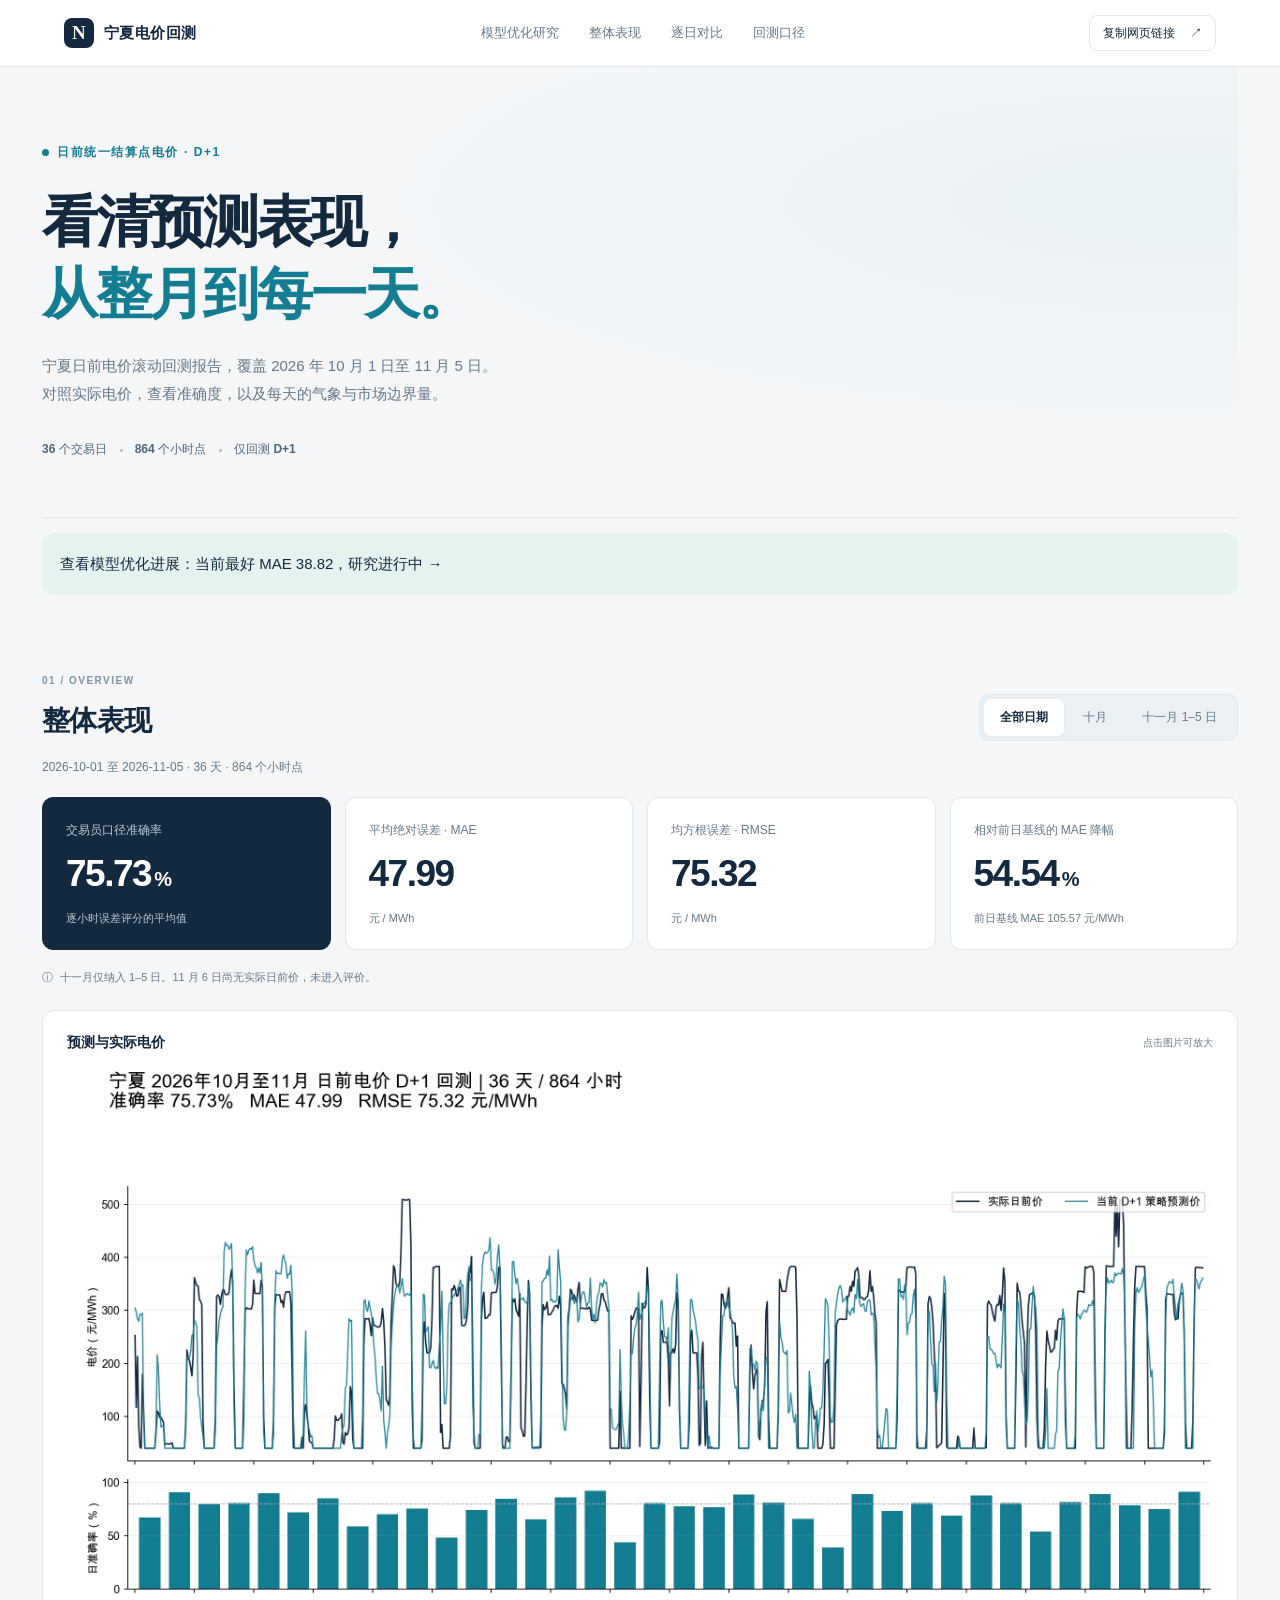
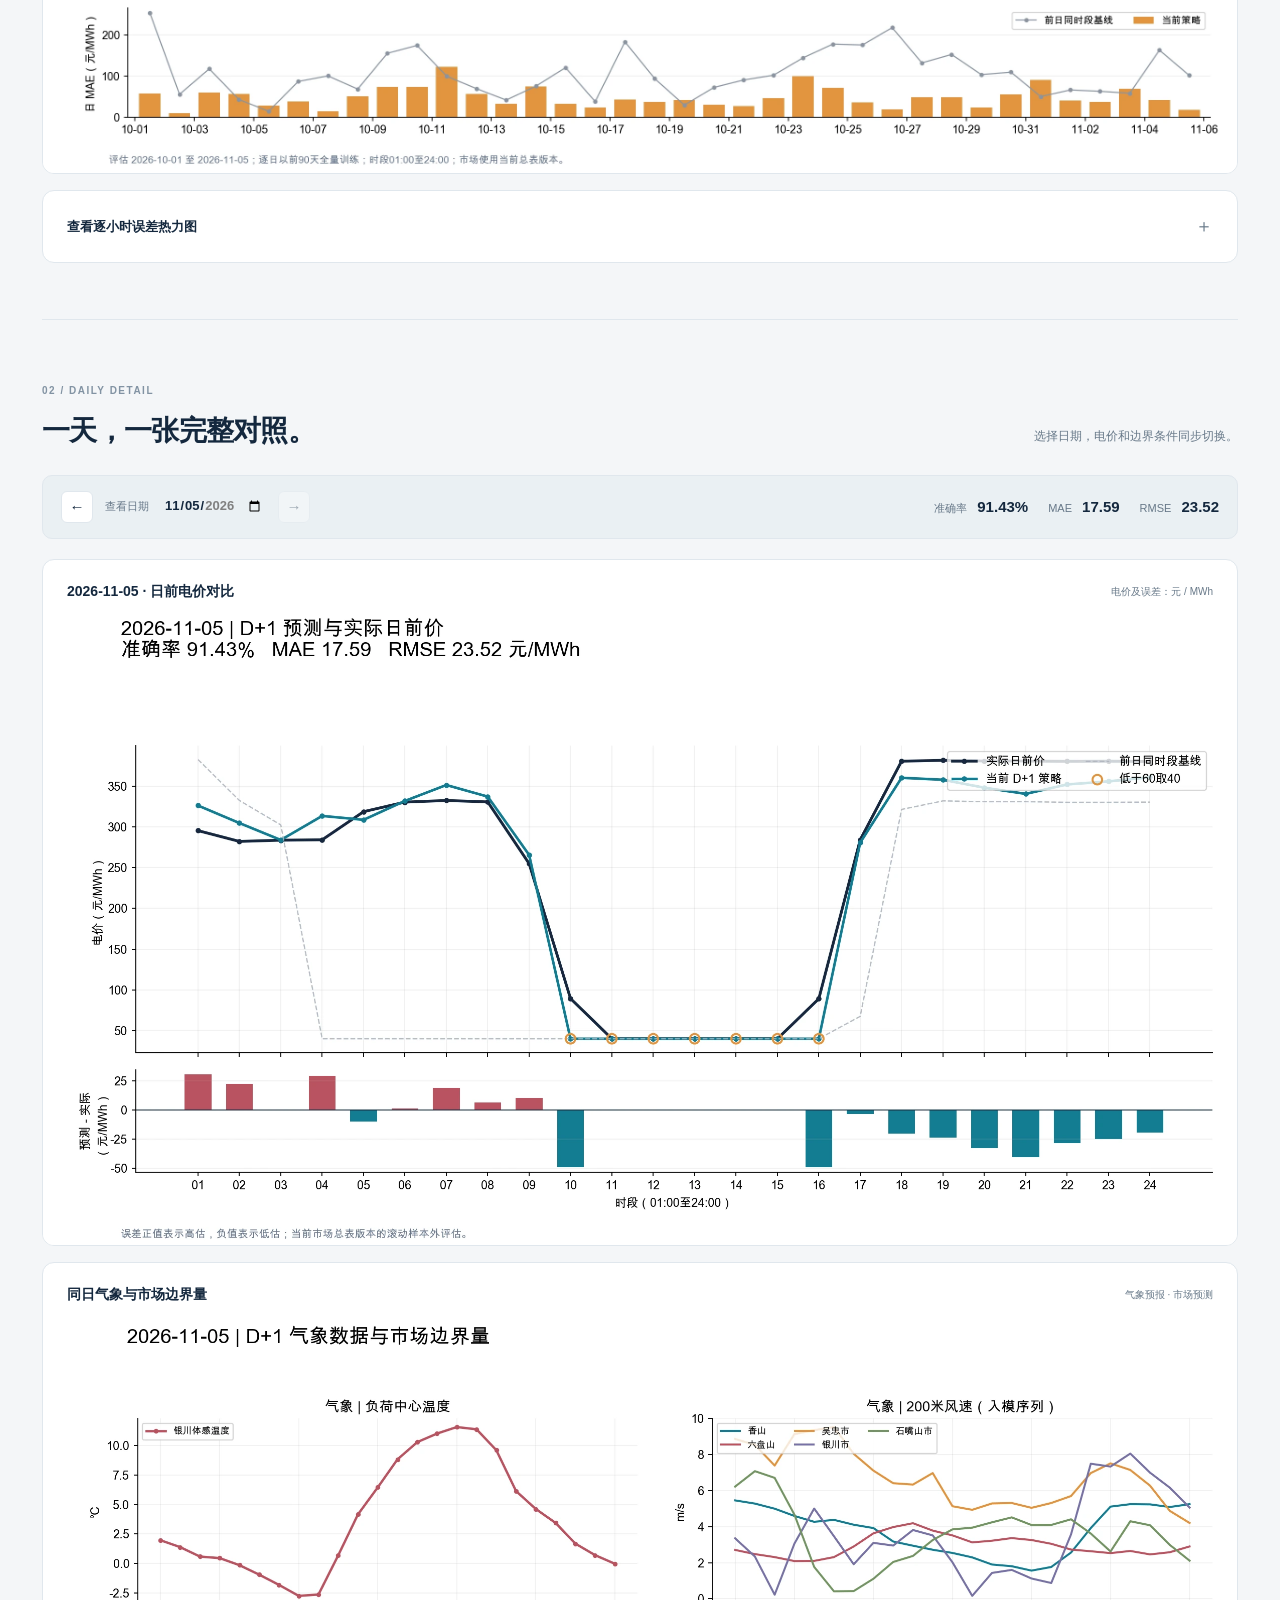
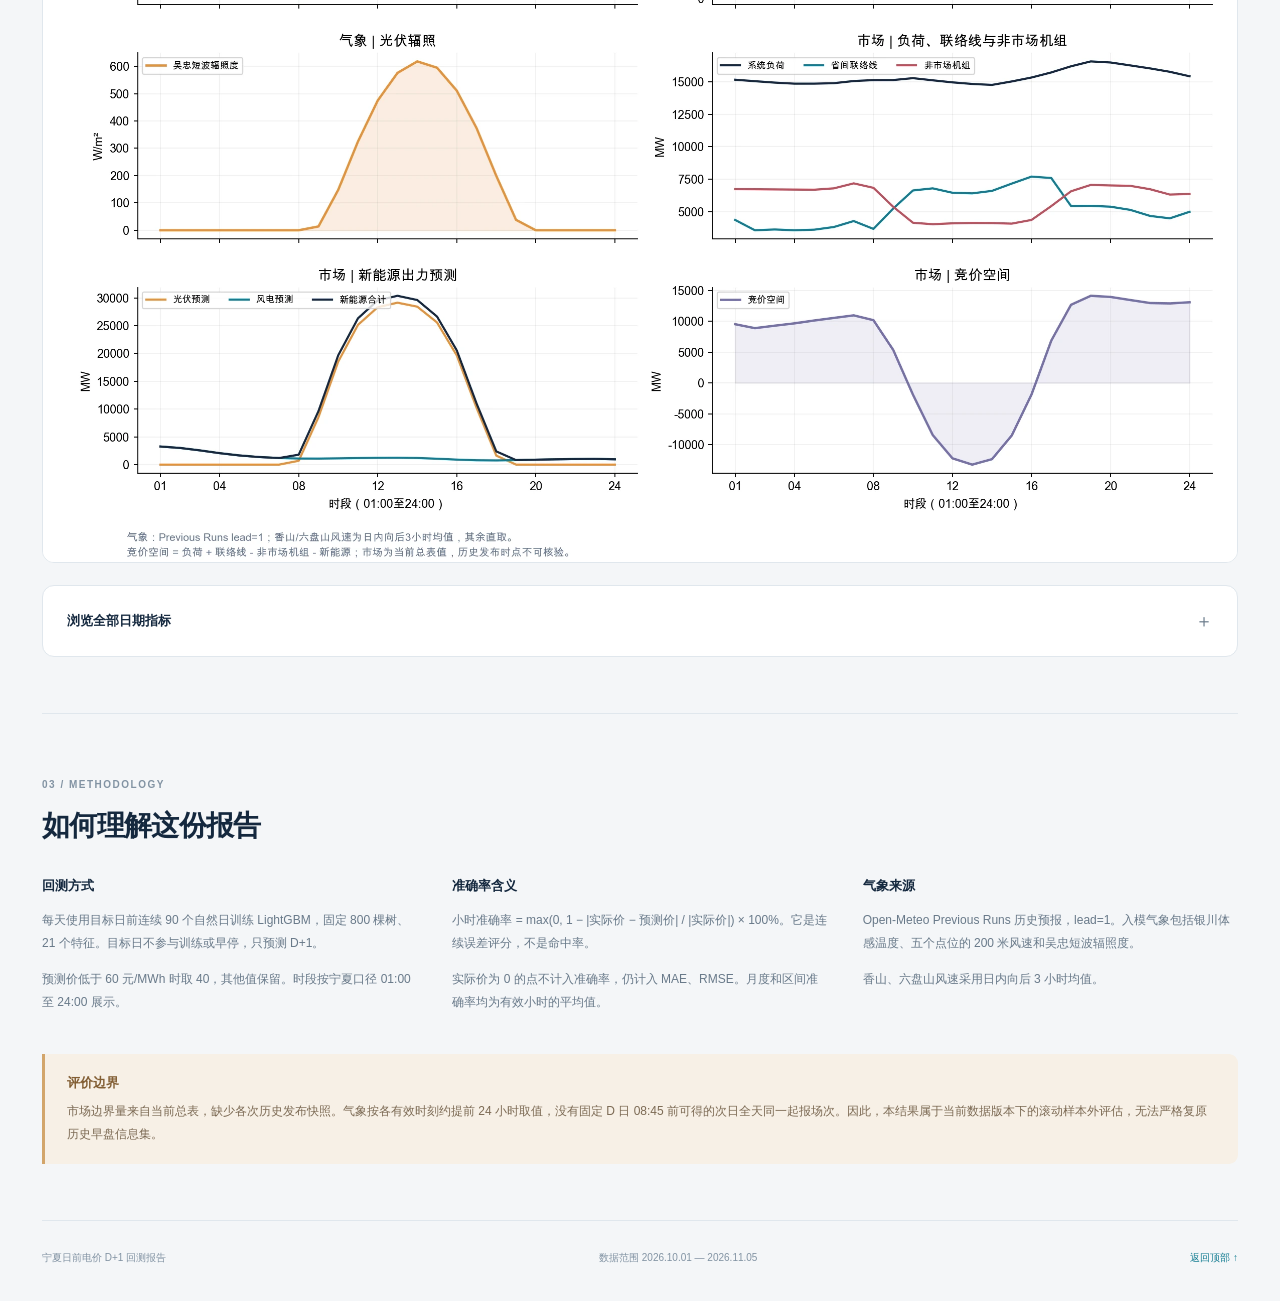
==== commit 49f91bb4: "Update research report with night floor-probability and conditional-price models" ====
--- a/index.html
+++ b/index.html
@@ -19,7 +19,7 @@
       <p class="intro">宁夏日前电价滚动回测报告，覆盖 2026 年 10 月 1 日至 11 月 5 日。<br class="desktop">对照实际电价，查看准确度，以及每天的气象与市场边界量。</p>
       <div class="hero-foot"><span>36 个交易日</span><span>864 个小时点</span><span>仅回测 D+1</span></div>
     </section>
-    <p style="padding:18px;background:#e4f2f0;border-radius:12px"><a href="optimization/">查看模型优化进展：当前最好 MAE 42.40，研究进行中 →</a></p>
+    <p style="padding:18px;background:#e4f2f0;border-radius:12px"><a href="optimization/">查看模型优化进展：当前最好 MAE 38.82，研究进行中 →</a></p>
     <section id="overview" class="section">
       <div class="section-heading"><div><span class="section-num">01 / OVERVIEW</span><h2>整体表现</h2></div><div class="scope-tabs" role="group" aria-label="选择统计范围"><button data-scope="all" aria-pressed="true">全部日期</button><button data-scope="2026-10" aria-pressed="false">十月</button><button data-scope="2026-11" aria-pressed="false">十一月 1–5 日</button></div></div>
       <p class="range-label" id="scope-range">正在加载报告…</p>
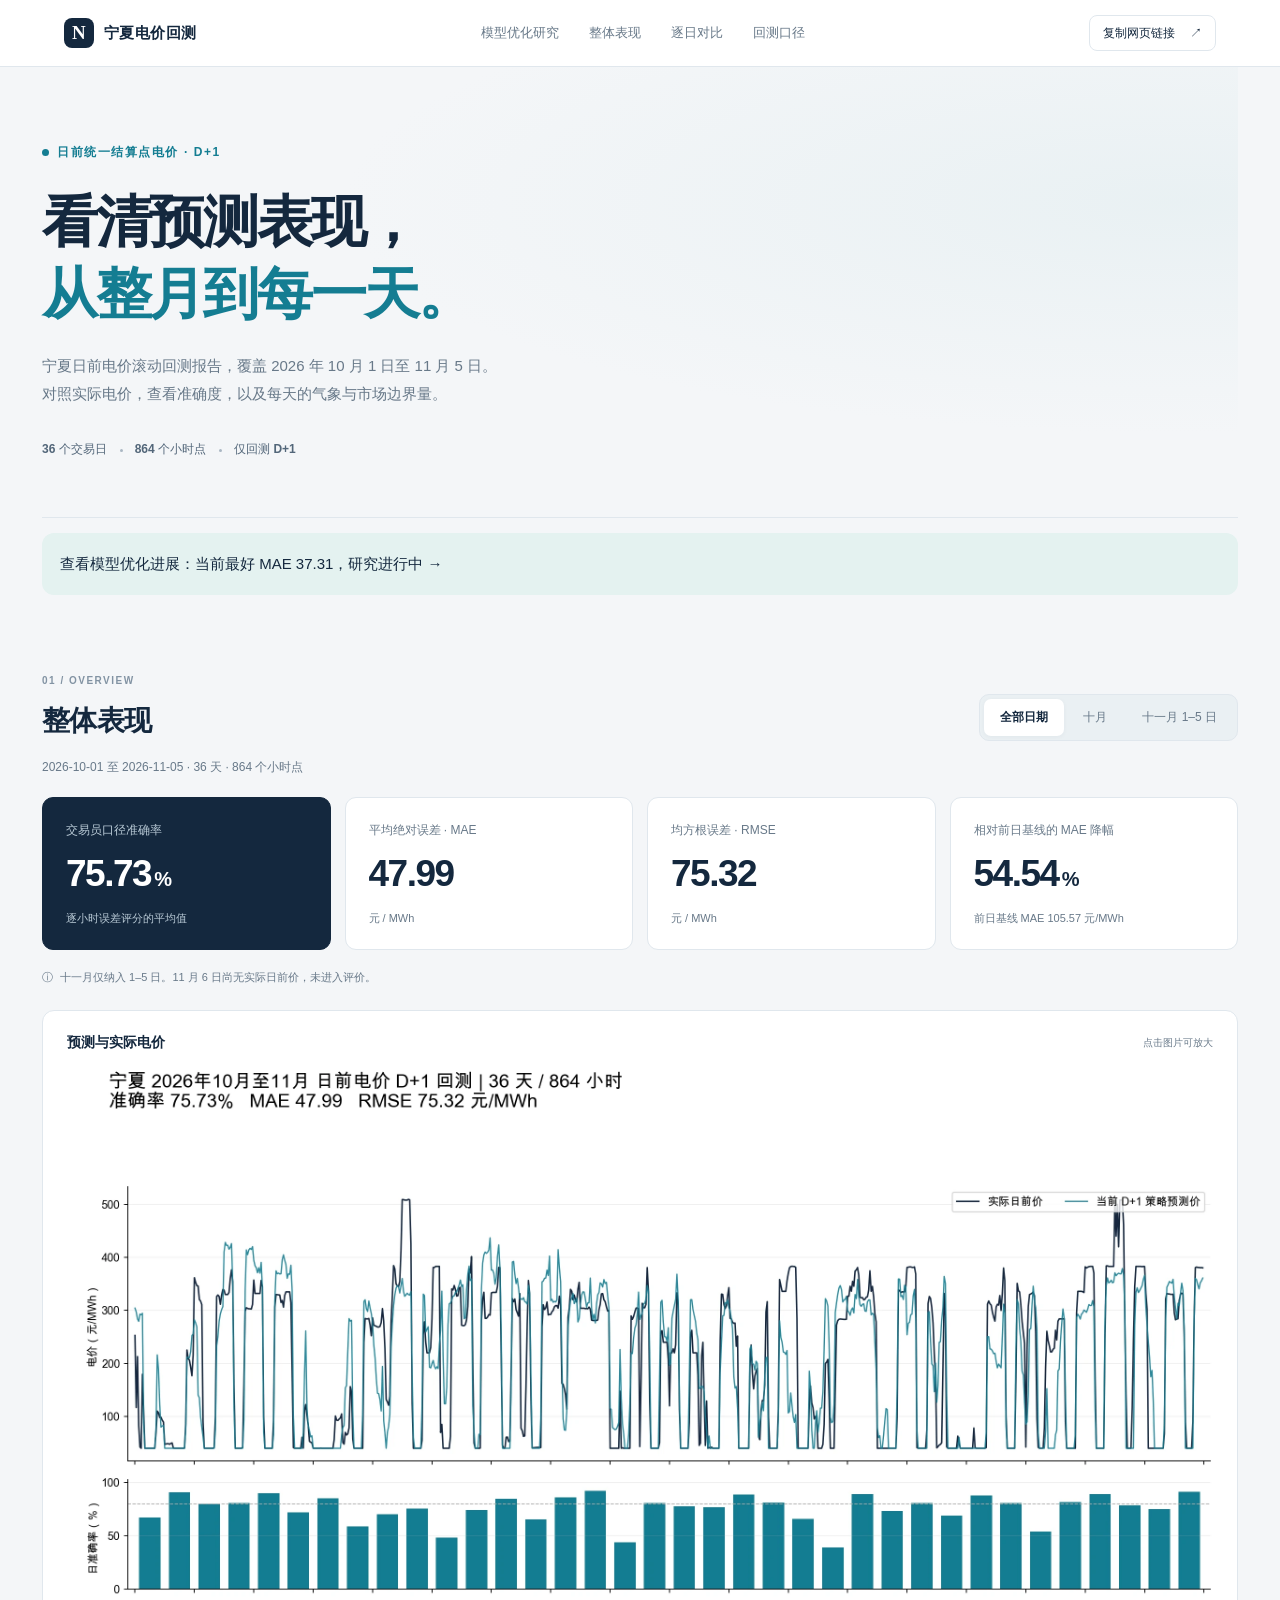
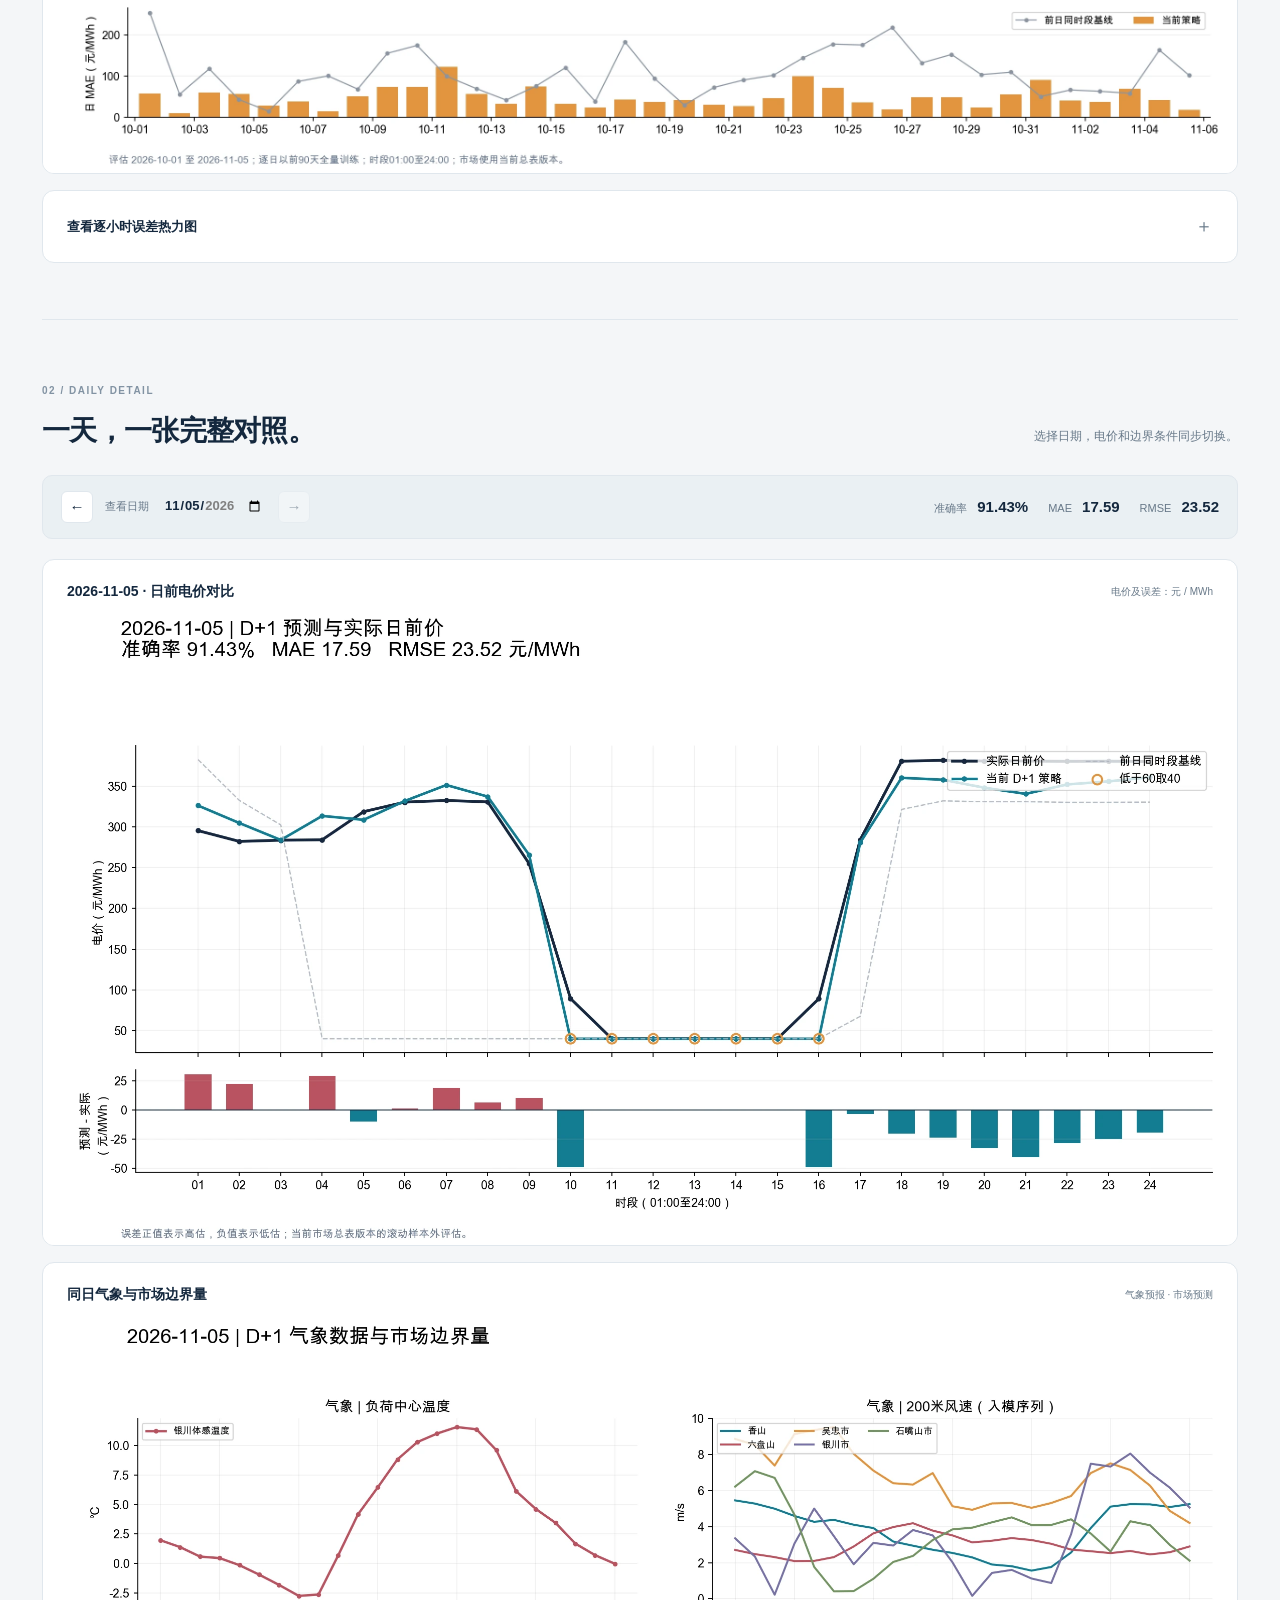
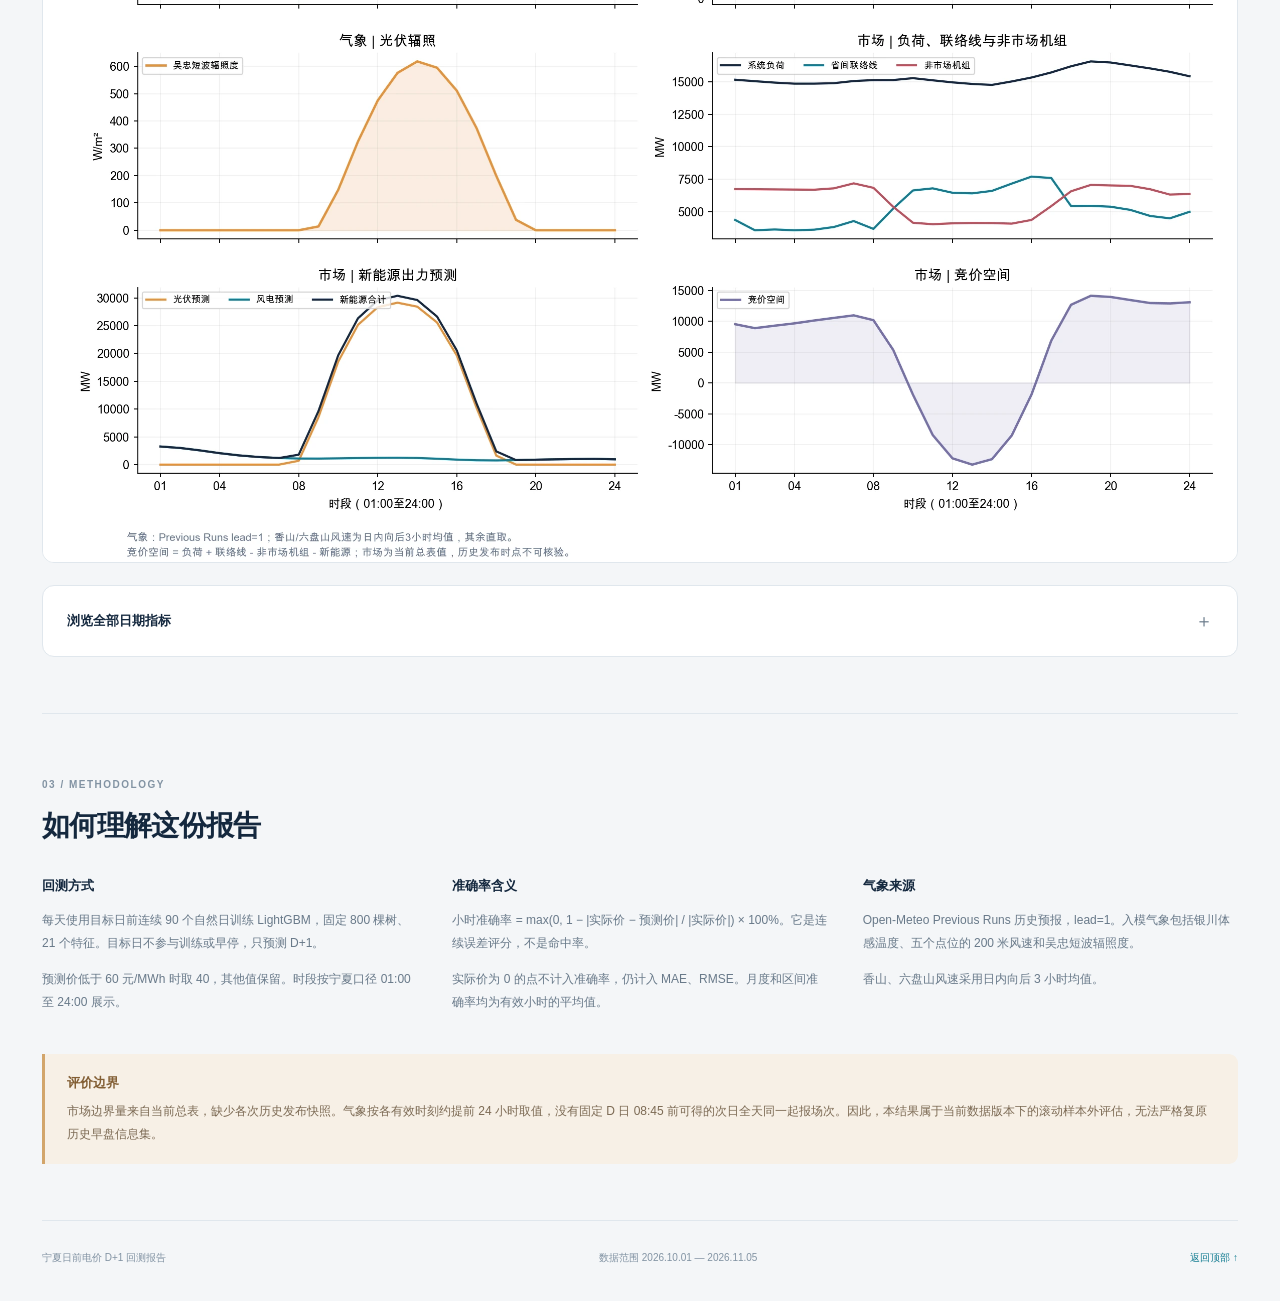
==== commit d22f7a21: "Update D+1 research report and daily weather inputs" ====
--- a/index.html
+++ b/index.html
@@ -19,7 +19,7 @@
       <p class="intro">宁夏日前电价滚动回测报告，覆盖 2026 年 10 月 1 日至 11 月 5 日。<br class="desktop">对照实际电价，查看准确度，以及每天的气象与市场边界量。</p>
       <div class="hero-foot"><span>36 个交易日</span><span>864 个小时点</span><span>仅回测 D+1</span></div>
     </section>
-    <p style="padding:18px;background:#e4f2f0;border-radius:12px"><a href="optimization/">查看模型优化进展：当前最好 MAE 38.82，研究进行中 →</a></p>
+    <p style="padding:18px;background:#e4f2f0;border-radius:12px"><a href="optimization/">查看模型优化进展：当前最好 MAE 37.31，研究进行中 →</a></p>
     <section id="overview" class="section">
       <div class="section-heading"><div><span class="section-num">01 / OVERVIEW</span><h2>整体表现</h2></div><div class="scope-tabs" role="group" aria-label="选择统计范围"><button data-scope="all" aria-pressed="true">全部日期</button><button data-scope="2026-10" aria-pressed="false">十月</button><button data-scope="2026-11" aria-pressed="false">十一月 1–5 日</button></div></div>
       <p class="range-label" id="scope-range">正在加载报告…</p>
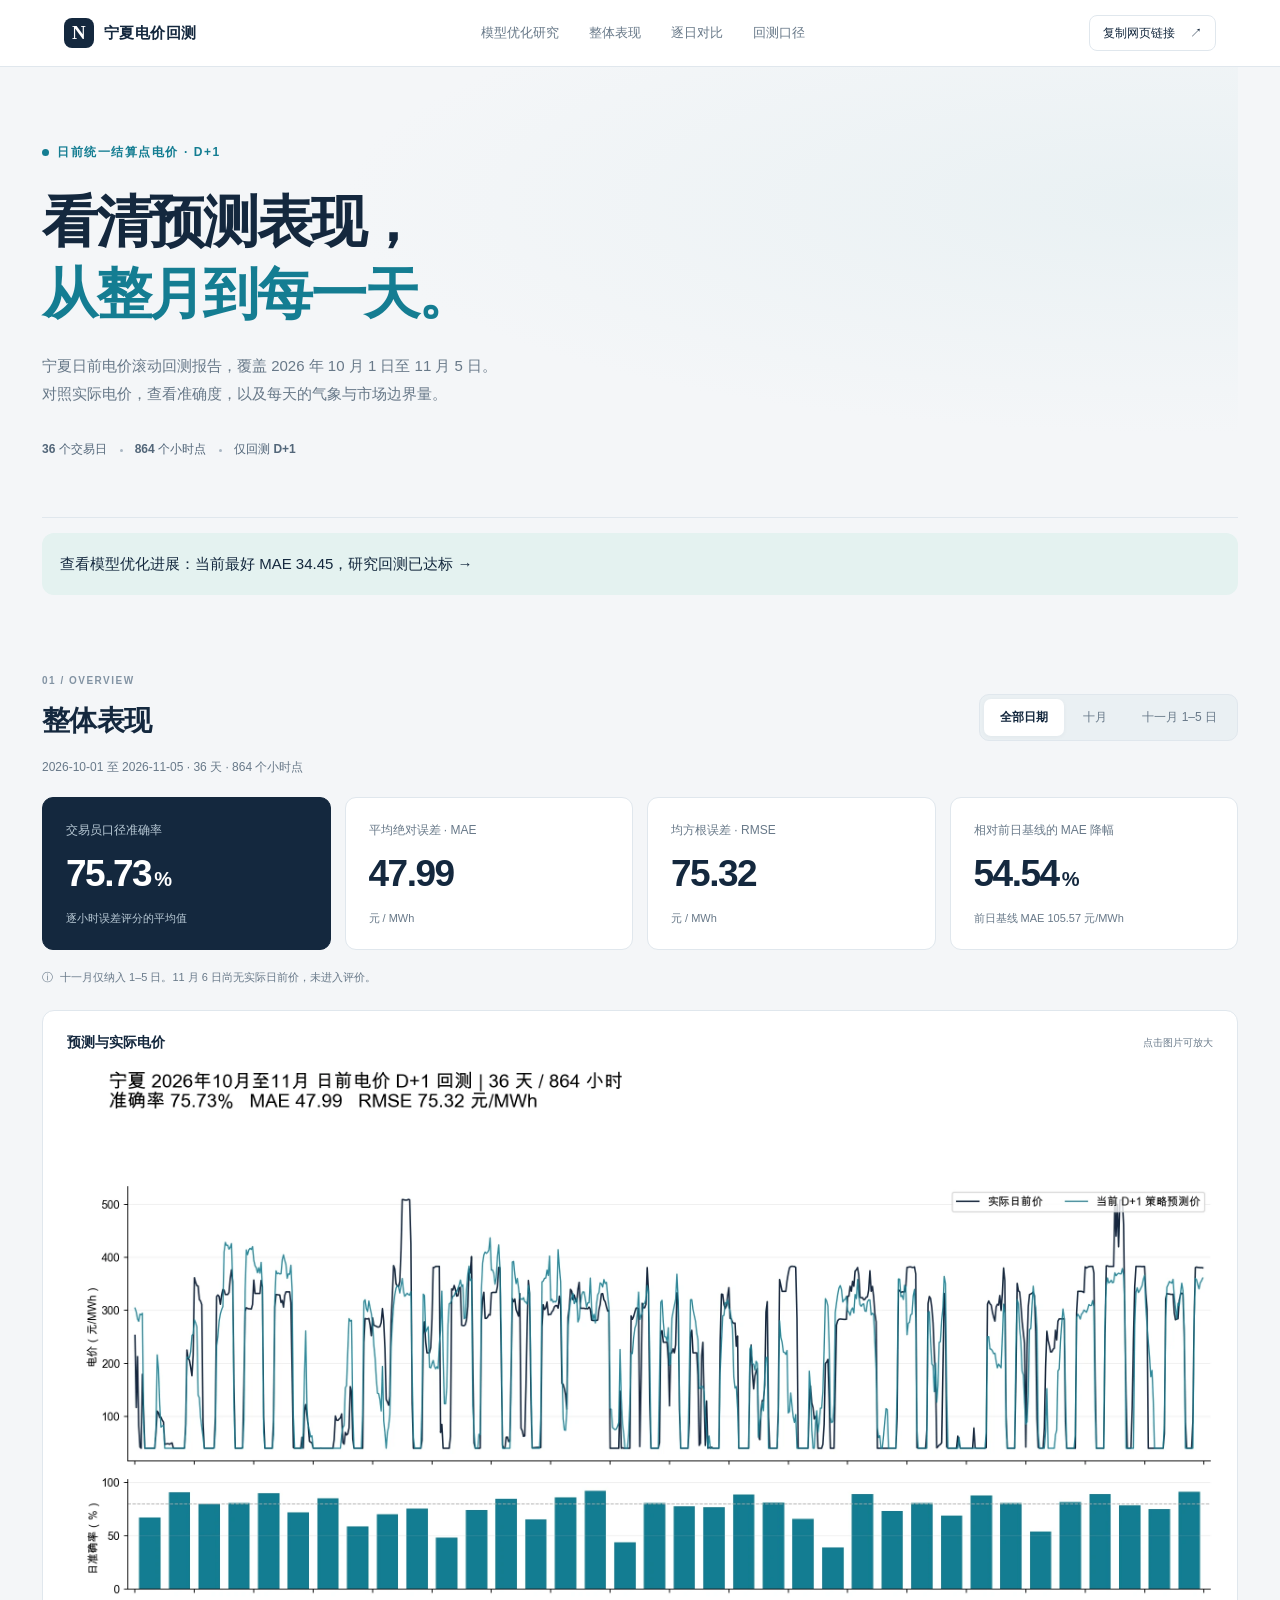
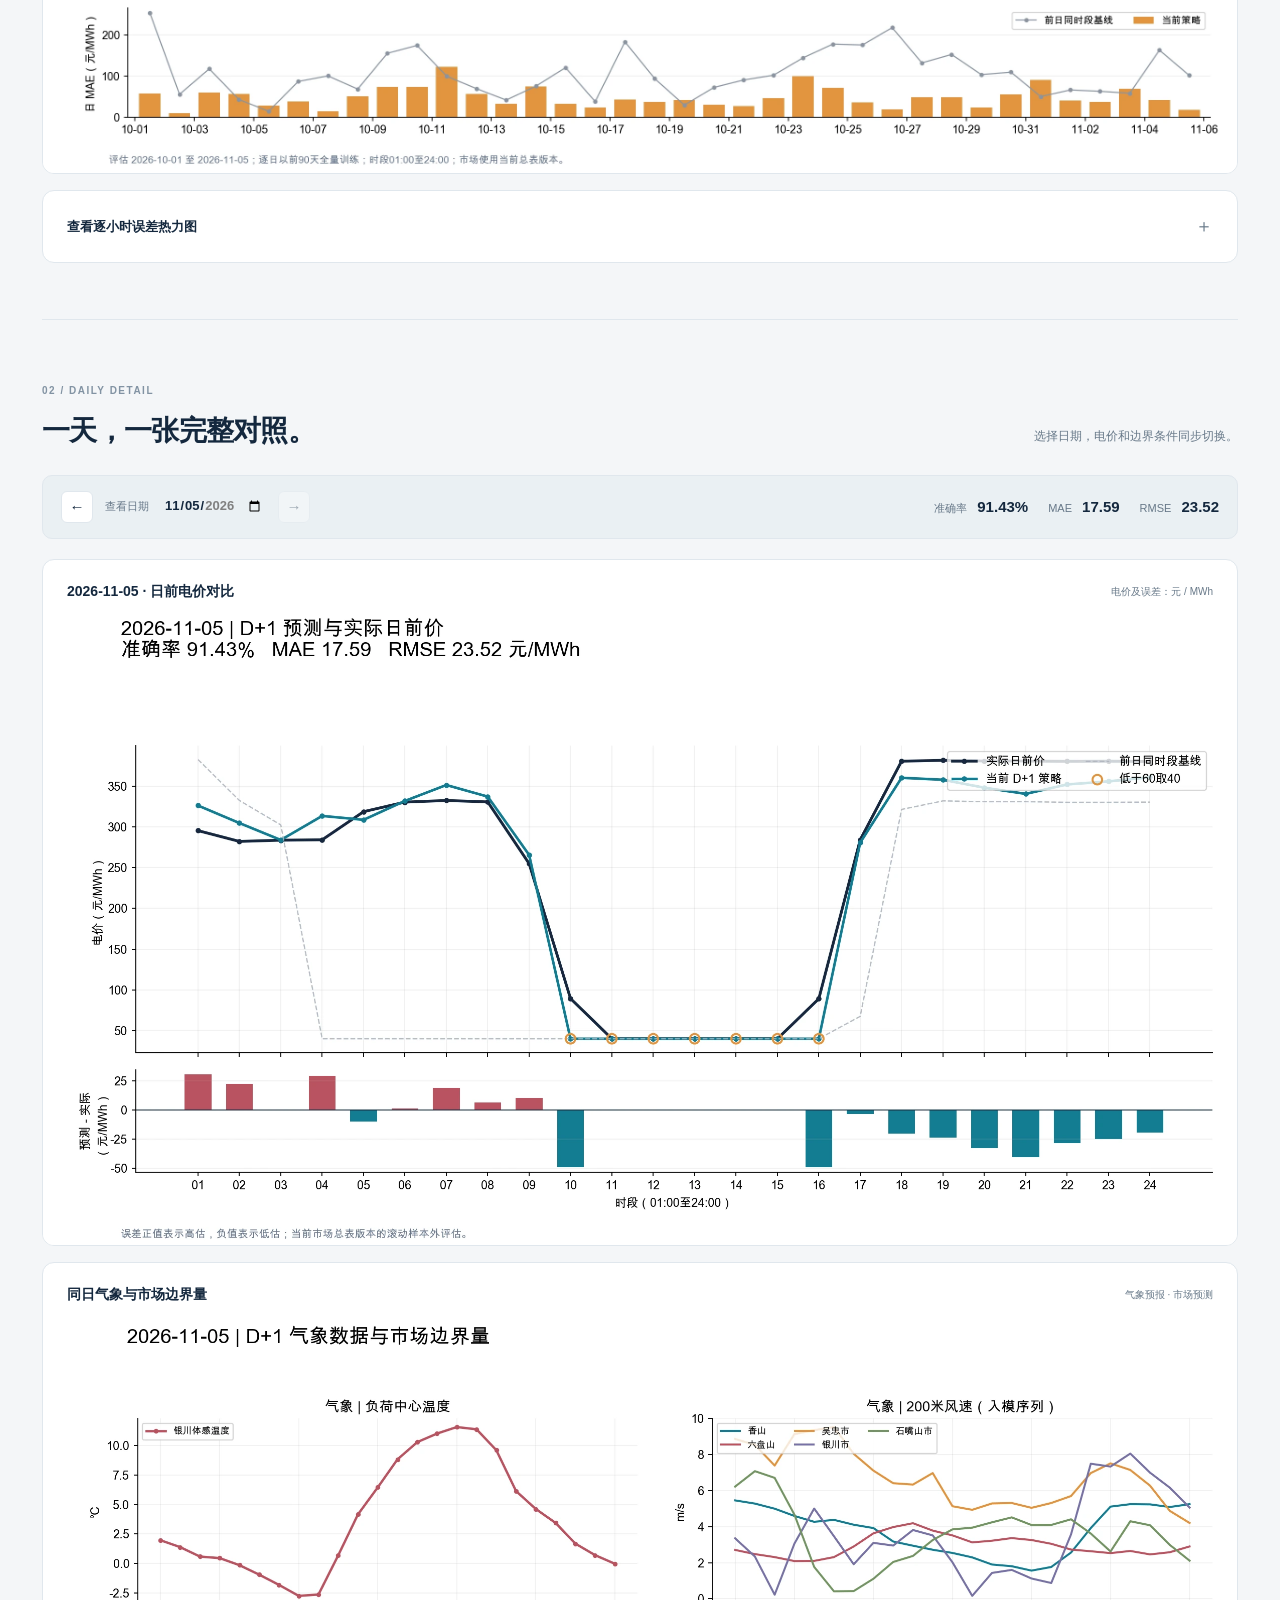
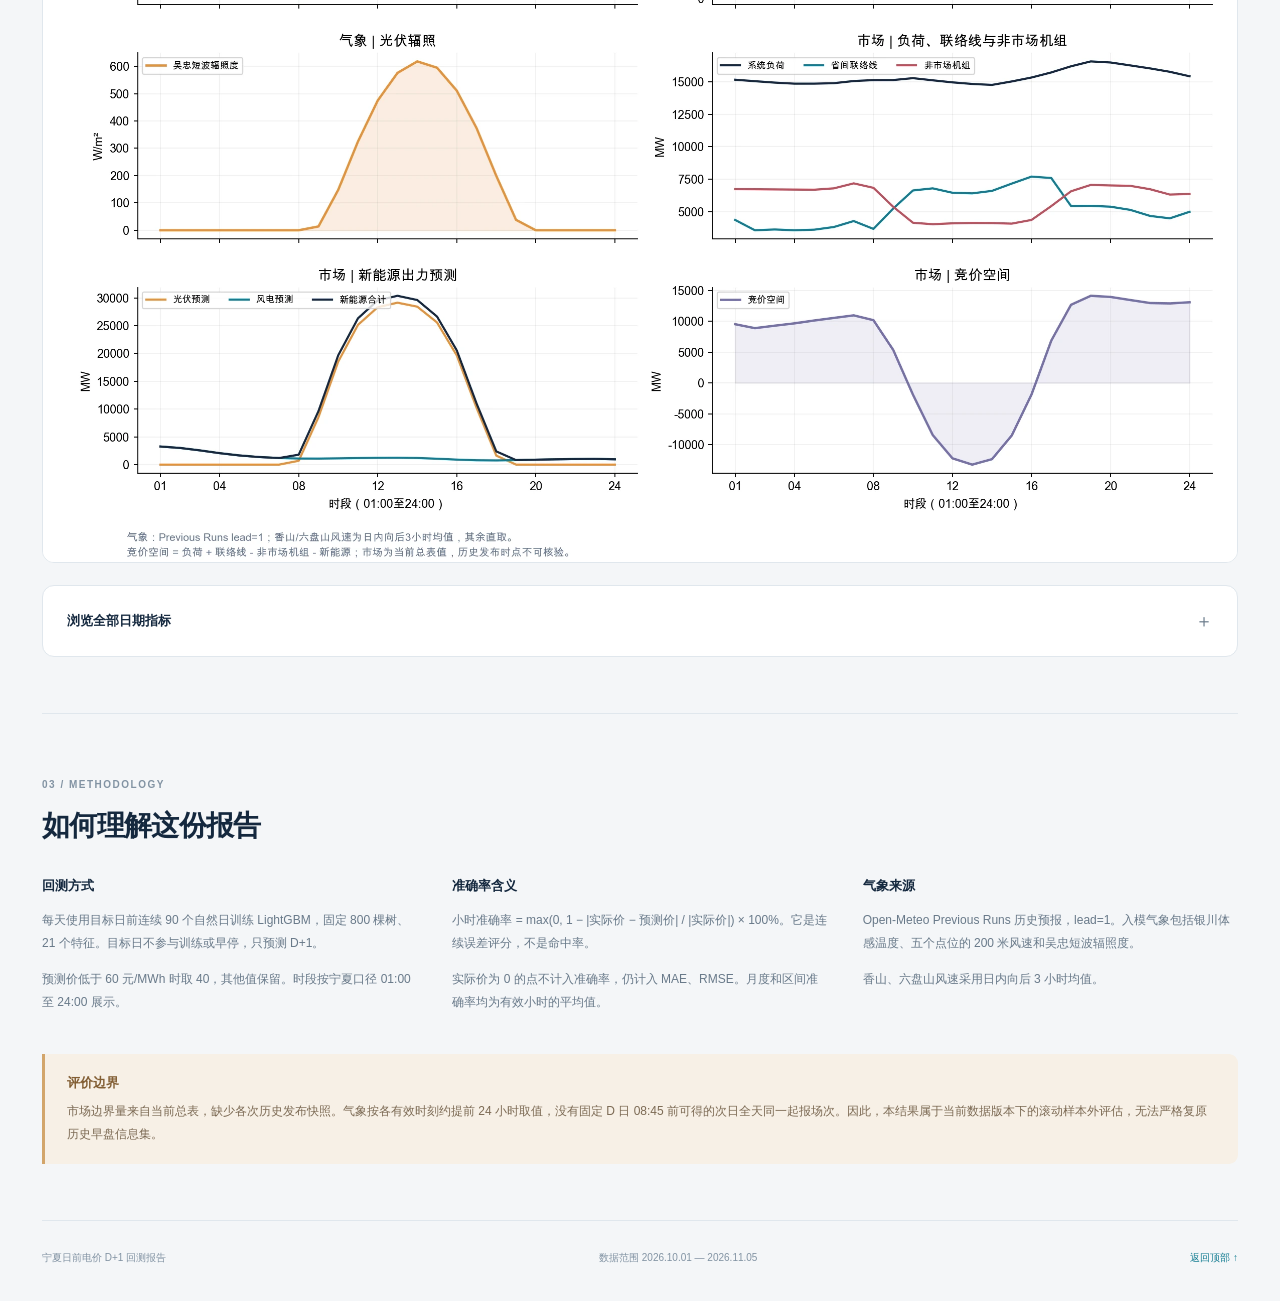
==== commit 67ad208e: "Publish audited D+1 backtest below35 with daily charts and forecasts" ====
--- a/index.html
+++ b/index.html
@@ -19,7 +19,7 @@
       <p class="intro">宁夏日前电价滚动回测报告，覆盖 2026 年 10 月 1 日至 11 月 5 日。<br class="desktop">对照实际电价，查看准确度，以及每天的气象与市场边界量。</p>
       <div class="hero-foot"><span>36 个交易日</span><span>864 个小时点</span><span>仅回测 D+1</span></div>
     </section>
-    <p style="padding:18px;background:#e4f2f0;border-radius:12px"><a href="optimization/">查看模型优化进展：当前最好 MAE 37.31，研究进行中 →</a></p>
+    <p style="padding:18px;background:#e4f2f0;border-radius:12px"><a href="optimization/">查看模型优化进展：当前最好 MAE 34.45，研究回测已达标 →</a></p>
     <section id="overview" class="section">
       <div class="section-heading"><div><span class="section-num">01 / OVERVIEW</span><h2>整体表现</h2></div><div class="scope-tabs" role="group" aria-label="选择统计范围"><button data-scope="all" aria-pressed="true">全部日期</button><button data-scope="2026-10" aria-pressed="false">十月</button><button data-scope="2026-11" aria-pressed="false">十一月 1–5 日</button></div></div>
       <p class="range-label" id="scope-range">正在加载报告…</p>
